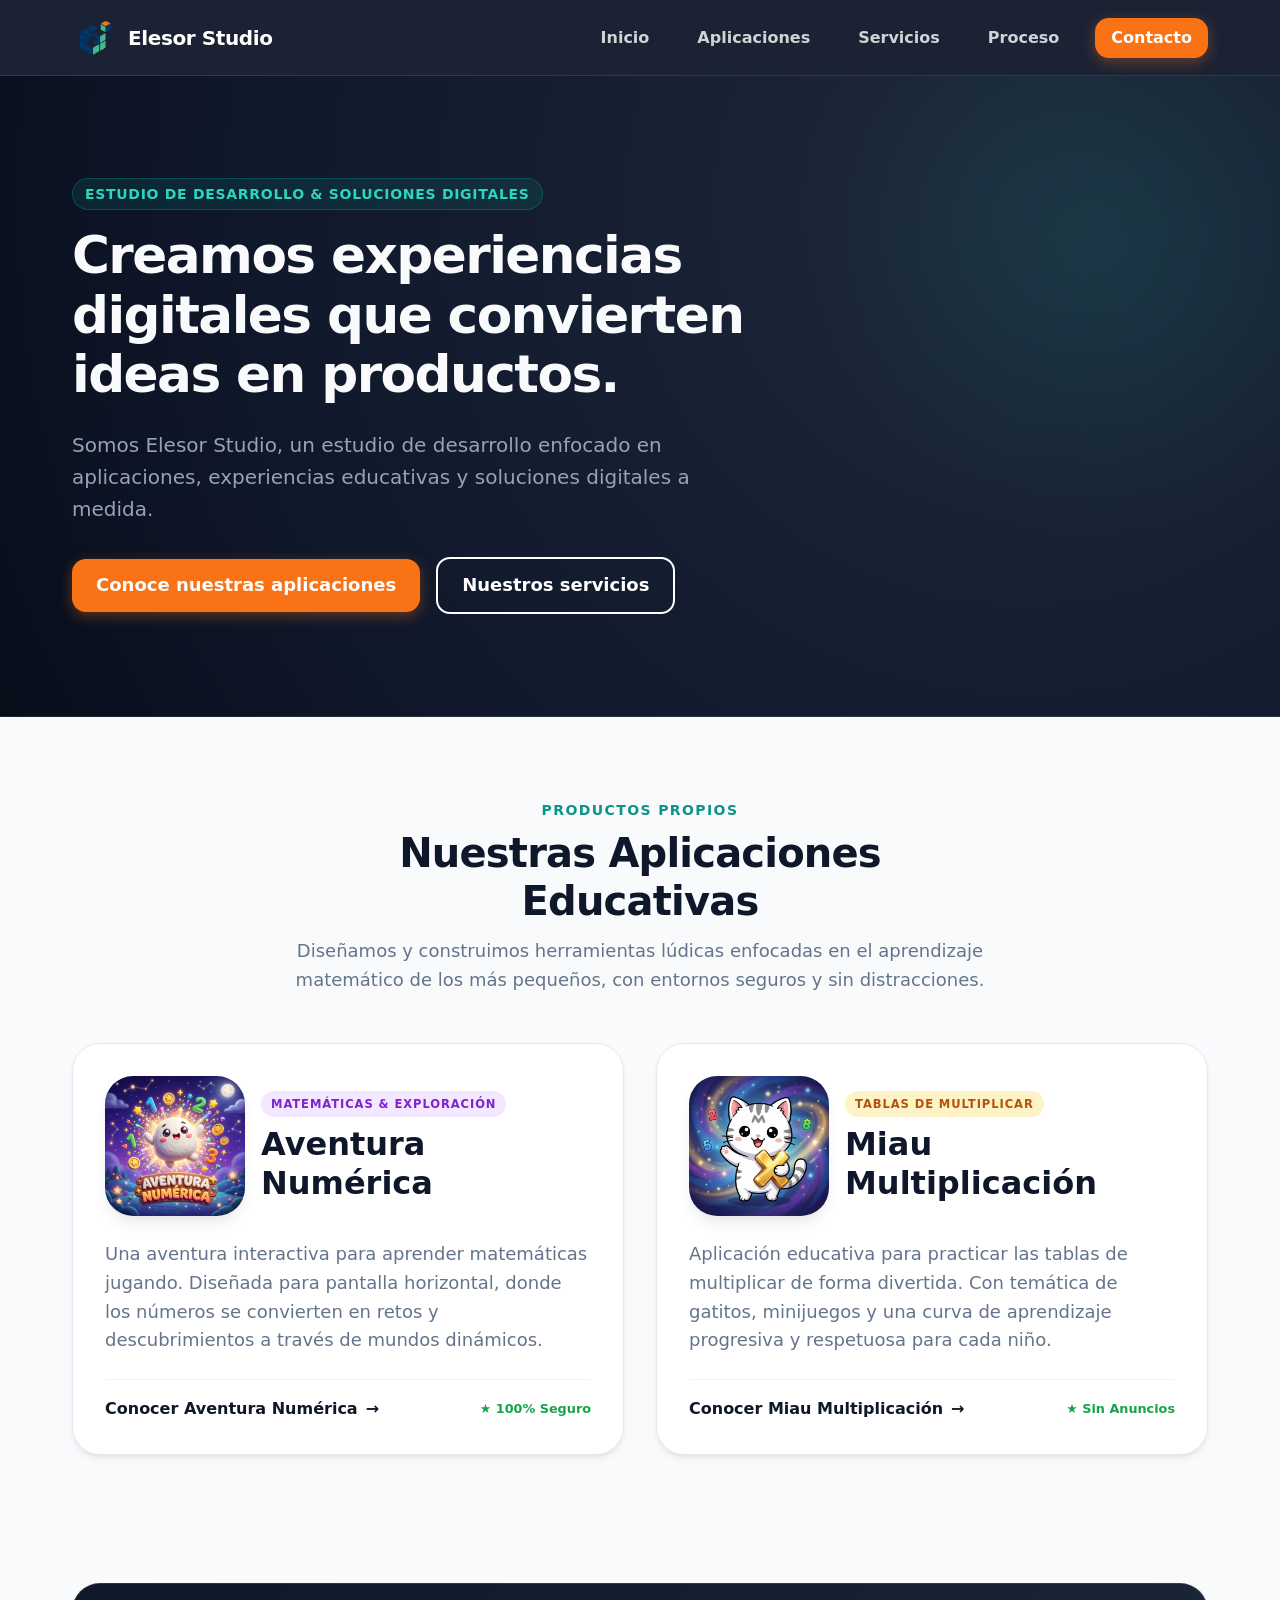
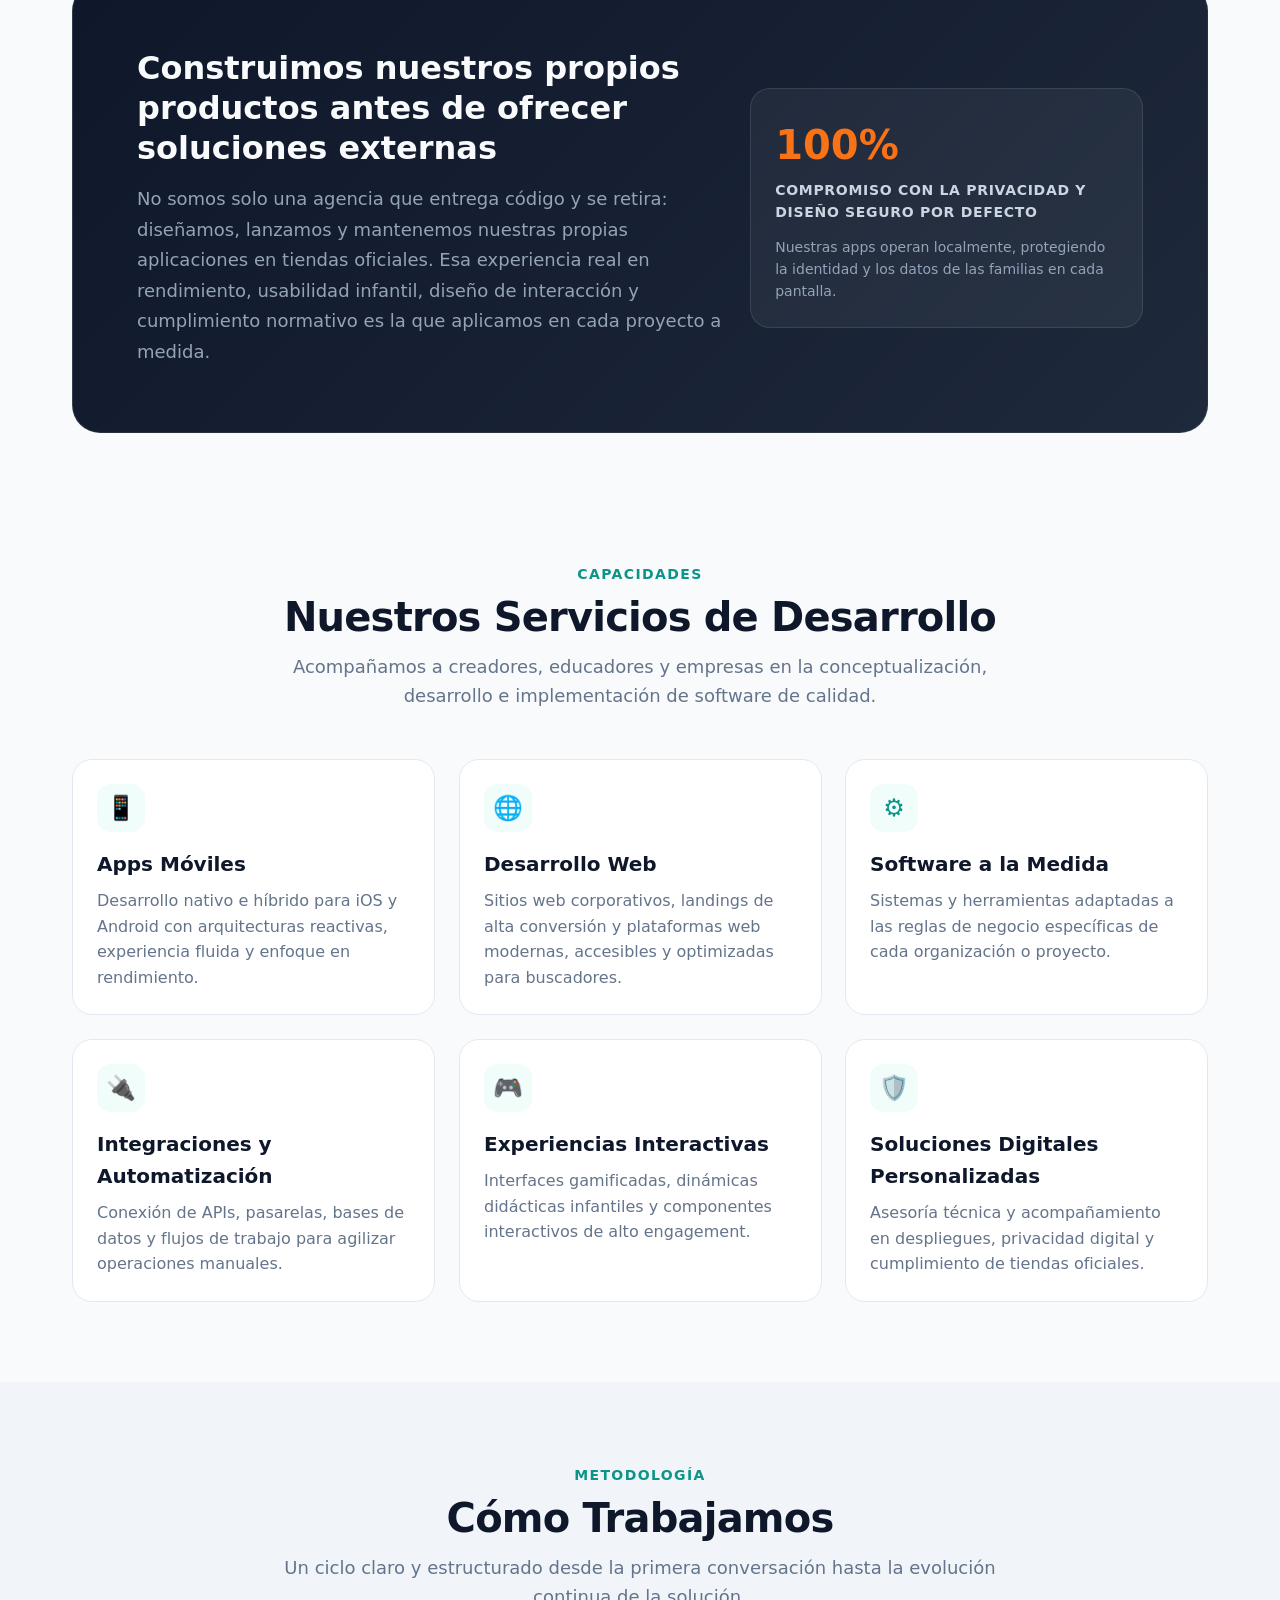
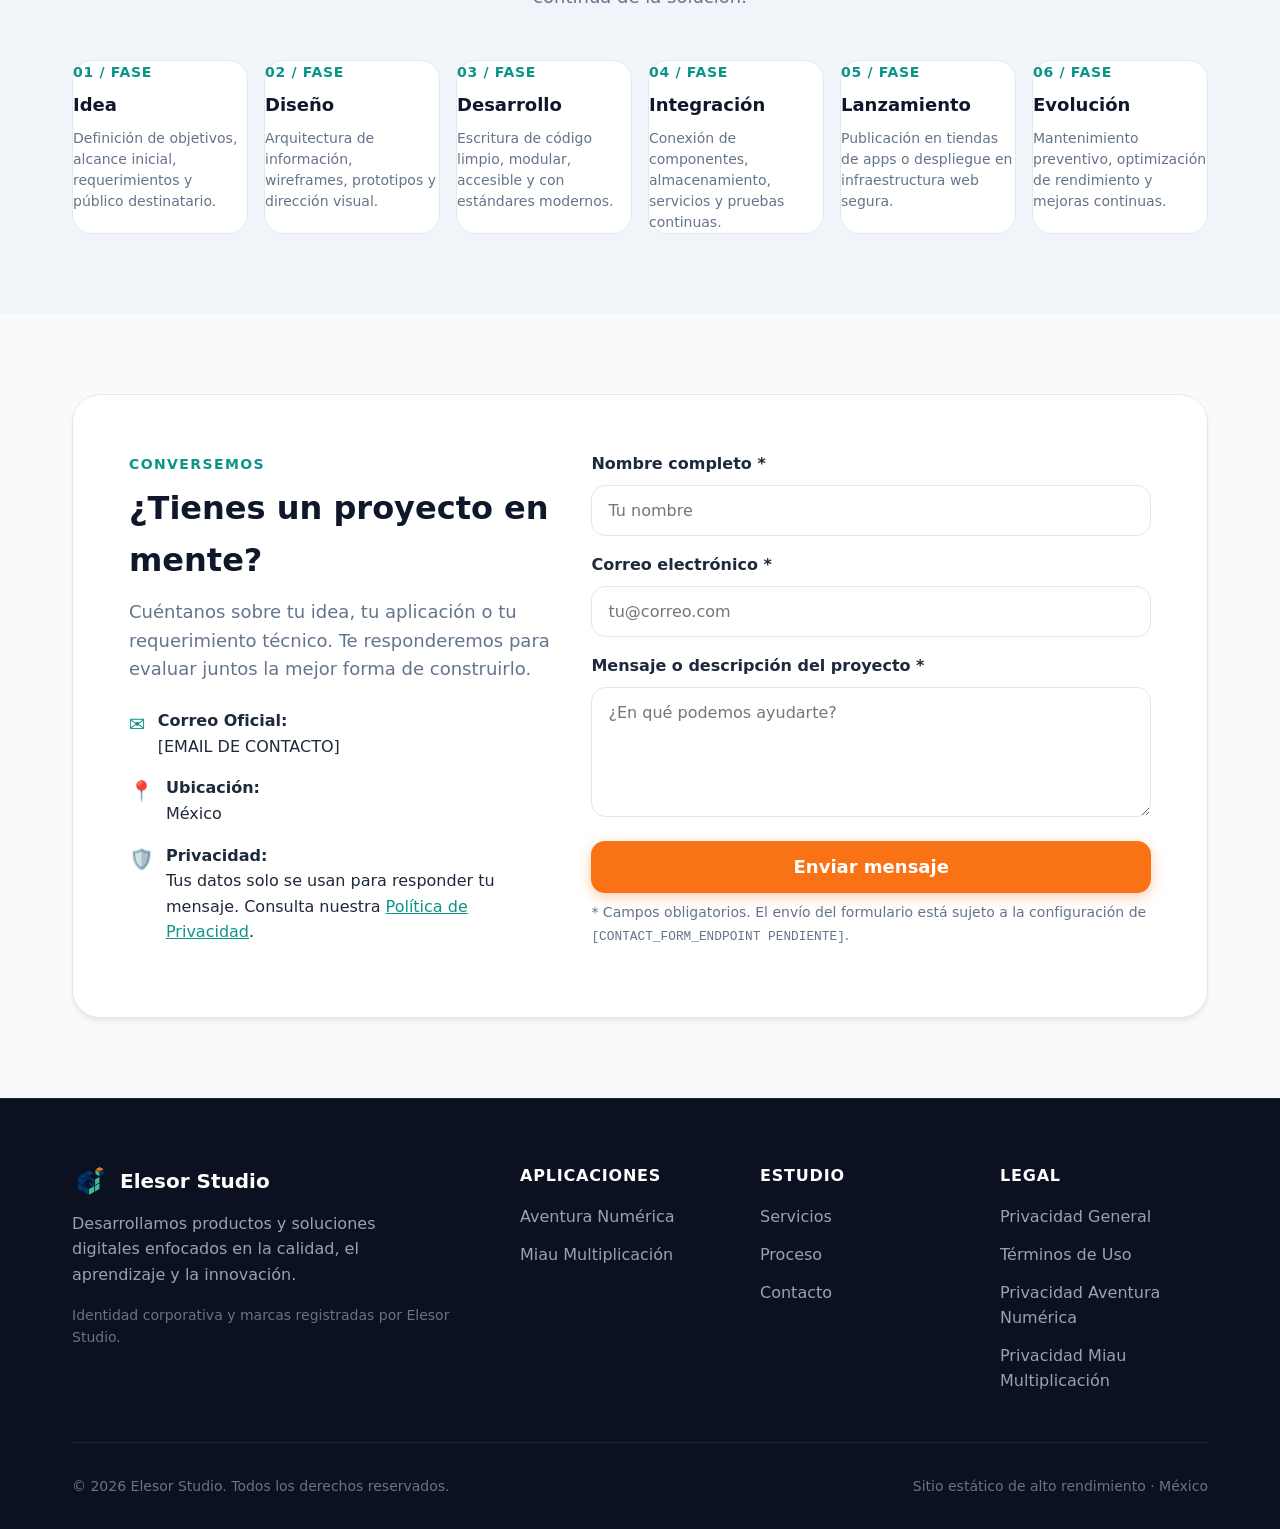
==== index.html @ 12789786 "Commit inicial" ====
<!DOCTYPE html>
<html lang="es">
<head>
  <meta charset="UTF-8">
  <meta name="viewport" content="width=device-width, initial-scale=1.0">
  <title>Elesor Studio | Desarrollo de Software y Experiencias Digitales</title>
  <meta name="description" content="Elesor Studio es un estudio de desarrollo enfocado en aplicaciones móviles, experiencias educativas interactivas y soluciones digitales a medida.">
  <link rel="canonical" href="https://elesorstudio.com/">
  
  <!-- Open Graph / Facebook -->
  <meta property="og:type" content="website">
  <meta property="og:url" content="https://elesorstudio.com/">
  <meta property="og:title" content="Elesor Studio | Desarrollo de Software y Experiencias Digitales">
  <meta property="og:description" content="Desarrollo de aplicaciones, experiencias educativas y soluciones de software de alto impacto. Creadores de Aventura Numérica y Miau Multiplicación.">
  <meta property="og:image" content="https://elesorstudio.com/assets/img/logo.png">

  <!-- Twitter Card -->
  <meta name="twitter:card" content="summary_large_image">
  <meta name="twitter:url" content="https://elesorstudio.com/">
  <meta name="twitter:title" content="Elesor Studio | Desarrollo de Software y Experiencias Digitales">
  <meta name="twitter:description" content="Desarrollo de aplicaciones, experiencias educativas y soluciones de software de alto impacto.">
  <meta name="twitter:image" content="https://elesorstudio.com/assets/img/logo.png">

  <!-- Favicon -->
  <link rel="icon" type="image/png" href="assets/img/logo.png">
  <link rel="apple-touch-icon" href="assets/img/logo.png">

  <!-- Estilos modulares -->
  <link rel="stylesheet" href="assets/css/base.css">
  <link rel="stylesheet" href="assets/css/elesor.css">

  <!-- Schema.org Datos Estructurados -->
  <script type="application/ld+json">
  {
    "@context": "https://schema.org",
    "@type": "Organization",
    "name": "Elesor Studio",
    "url": "https://elesorstudio.com",
    "logo": "https://elesorstudio.com/assets/img/logo.png",
    "description": "Estudio de desarrollo de software enfocado en aplicaciones móviles, experiencias educativas y soluciones digitales a medida."
  }
  </script>
</head>
<body>
  <!-- Enlace accesible de salto al contenido -->
  <a href="#contenido-principal" class="skip-link">Saltar al contenido principal</a>

  <!-- Header Institucional -->
  <header class="site-header">
    <div class="container nav-container">
      <a href="/" class="nav-brand" aria-label="Elesor Studio - Inicio">
        <img src="assets/img/logo.png" alt="Logo de Elesor Studio" class="nav-logo-img" width="44" height="44">
        <span>Elesor Studio</span>
      </a>

      <!-- Navegación Desktop -->
      <nav aria-label="Navegación principal">
        <ul class="nav-links">
          <li><a href="#inicio" class="nav-link">Inicio</a></li>
          <li><a href="#productos" class="nav-link">Aplicaciones</a></li>
          <li><a href="#servicios" class="nav-link">Servicios</a></li>
          <li><a href="#proceso" class="nav-link">Proceso</a></li>
          <li><a href="#contacto" class="btn btn-primary" style="min-height: 40px; padding: 6px 16px; font-size: var(--text-sm);">Contacto</a></li>
        </ul>
      </nav>

      <!-- Botón Menú Móvil -->
      <button class="nav-toggle" aria-expanded="false" aria-controls="menu-movil" aria-label="Abrir menú de navegación">
        <span class="nav-toggle-bar"></span>
        <span class="nav-toggle-bar"></span>
        <span class="nav-toggle-bar"></span>
      </button>
    </div>

    <!-- Menú Móvil Desplegable -->
    <div id="menu-movil" class="mobile-nav" aria-label="Navegación móvil">
      <ul class="mobile-nav-links">
        <li><a href="#inicio" class="mobile-nav-link">Inicio</a></li>
        <li><a href="#productos" class="mobile-nav-link">Aplicaciones</a></li>
        <li><a href="#servicios" class="mobile-nav-link">Servicios</a></li>
        <li><a href="#proceso" class="mobile-nav-link">Proceso</a></li>
        <li><a href="#contacto" class="mobile-nav-link" style="color: var(--color-brand-accent);">Contacto</a></li>
      </ul>
    </div>
  </header>

  <main id="contenido-principal">
    <!-- Hero Corporativo -->
    <section id="inicio" class="hero-corporate">
      <div class="container">
        <div class="hero-content reveal">
          <div class="hero-tag">Estudio de Desarrollo & Soluciones Digitales</div>
          <h1 class="hero-title">Creamos experiencias digitales que convierten ideas en productos.</h1>
          <p class="hero-subtitle">
            Somos Elesor Studio, un estudio de desarrollo enfocado en aplicaciones, experiencias educativas y soluciones digitales a medida.
          </p>
          <div class="hero-actions">
            <a href="#productos" class="btn btn-primary">Conoce nuestras aplicaciones</a>
            <a href="#servicios" class="btn btn-outline">Nuestros servicios</a>
          </div>
        </div>
      </div>
    </section>

    <!-- Sección Productos Propios (Prioridad Visual Máxima) -->
    <section id="productos" class="section-py" style="background-color: #F8FAFC;">
      <div class="container">
        <div class="section-header reveal">
          <span class="section-eyebrow">Productos Propios</span>
          <h2 class="section-title">Nuestras Aplicaciones Educativas</h2>
          <p class="section-subtitle">
            Diseñamos y construimos herramientas lúdicas enfocadas en el aprendizaje matemático de los más pequeños, con entornos seguros y sin distracciones.
          </p>
        </div>

        <div class="products-grid">
          <!-- Tarjeta Aventura Numérica -->
          <article class="product-card reveal">
            <div class="product-card-header">
              <img src="assets/img/aventura-numerica.png" alt="Icono oficial de la app Aventura Numérica" class="app-icon-real" width="120" height="120">
              <div>
                <span class="product-tag product-tag-aventura">Matemáticas & Exploración</span>
                <h3 class="product-name">Aventura Numérica</h3>
              </div>
            </div>
            <p class="product-desc">
              Una aventura interactiva para aprender matemáticas jugando. Diseñada para pantalla horizontal, donde los números se convierten en retos y descubrimientos a través de mundos dinámicos.
            </p>
            <div class="product-footer">
              <a href="aventura-numerica/" class="product-link-btn" aria-label="Conocer más sobre Aventura Numérica">
                <span>Conocer Aventura Numérica</span>
                <span aria-hidden="true">→</span>
              </a>
              <span style="font-size: 0.8rem; color: #16A34A; font-weight: 700;">★ 100% Seguro</span>
            </div>
          </article>

          <!-- Tarjeta Miau Multiplicación -->
          <article class="product-card reveal">
            <div class="product-card-header">
              <img src="assets/img/miautiplicacion.png" alt="Icono oficial de la app Miau Multiplicación" class="app-icon-real" width="120" height="120">
              <div>
                <span class="product-tag product-tag-miau">Tablas de Multiplicar</span>
                <h3 class="product-name">Miau Multiplicación</h3>
              </div>
            </div>
            <p class="product-desc">
              Aplicación educativa para practicar las tablas de multiplicar de forma divertida. Con temática de gatitos, minijuegos y una curva de aprendizaje progresiva y respetuosa para cada niño.
            </p>
            <div class="product-footer">
              <a href="miau-multiplicacion/" class="product-link-btn" aria-label="Conocer más sobre Miau Multiplicación">
                <span>Conocer Miau Multiplicación</span>
                <span aria-hidden="true">→</span>
              </a>
              <span style="font-size: 0.8rem; color: #16A34A; font-weight: 700;">★ Sin Anuncios</span>
            </div>
          </article>
        </div>
      </div>
    </section>

    <!-- Conexión Estudio - Apps: Construimos nuestros propios productos -->
    <section class="container reveal">
      <div class="manifesto-box">
        <div>
          <h2 class="manifesto-title">Construimos nuestros propios productos antes de ofrecer soluciones externas</h2>
          <p class="manifesto-text">
            No somos solo una agencia que entrega código y se retira: diseñamos, lanzamos y mantenemos nuestras propias aplicaciones en tiendas oficiales. Esa experiencia real en rendimiento, usabilidad infantil, diseño de interacción y cumplimiento normativo es la que aplicamos en cada proyecto a medida.
          </p>
        </div>
        <div class="manifesto-highlight">
          <div class="manifesto-stat-num">100%</div>
          <div class="manifesto-stat-label">Compromiso con la privacidad y diseño seguro por defecto</div>
          <p style="font-size: var(--text-xs); color: #94A3B8; margin-top: var(--space-3);">
            Nuestras apps operan localmente, protegiendo la identidad y los datos de las familias en cada pantalla.
          </p>
        </div>
      </div>
    </section>

    <!-- Sección Servicios (Tono honesto y profesional) -->
    <section id="servicios" class="section-py">
      <div class="container">
        <div class="section-header reveal">
          <span class="section-eyebrow">Capacidades</span>
          <h2 class="section-title">Nuestros Servicios de Desarrollo</h2>
          <p class="section-subtitle">
            Acompañamos a creadores, educadores y empresas en la conceptualización, desarrollo e implementación de software de calidad.
          </p>
        </div>

        <div class="services-grid">
          <div class="service-card reveal">
            <div class="service-icon-box" aria-hidden="true">📱</div>
            <h3 class="service-name">Apps Móviles</h3>
            <p class="service-desc">
              Desarrollo nativo e híbrido para iOS y Android con arquitecturas reactivas, experiencia fluida y enfoque en rendimiento.
            </p>
          </div>

          <div class="service-card reveal">
            <div class="service-icon-box" aria-hidden="true">🌐</div>
            <h3 class="service-name">Desarrollo Web</h3>
            <p class="service-desc">
              Sitios web corporativos, landings de alta conversión y plataformas web modernas, accesibles y optimizadas para buscadores.
            </p>
          </div>

          <div class="service-card reveal">
            <div class="service-icon-box" aria-hidden="true">⚙️</div>
            <h3 class="service-name">Software a la Medida</h3>
            <p class="service-desc">
              Sistemas y herramientas adaptadas a las reglas de negocio específicas de cada organización o proyecto.
            </p>
          </div>

          <div class="service-card reveal">
            <div class="service-icon-box" aria-hidden="true">🔌</div>
            <h3 class="service-name">Integraciones y Automatización</h3>
            <p class="service-desc">
              Conexión de APIs, pasarelas, bases de datos y flujos de trabajo para agilizar operaciones manuales.
            </p>
          </div>

          <div class="service-card reveal">
            <div class="service-icon-box" aria-hidden="true">🎮</div>
            <h3 class="service-name">Experiencias Interactivas</h3>
            <p class="service-desc">
              Interfaces gamificadas, dinámicas didácticas infantiles y componentes interactivos de alto engagement.
            </p>
          </div>

          <div class="service-card reveal">
            <div class="service-icon-box" aria-hidden="true">🛡️</div>
            <h3 class="service-name">Soluciones Digitales Personalizadas</h3>
            <p class="service-desc">
              Asesoría técnica y acompañamiento en despliegues, privacidad digital y cumplimiento de tiendas oficiales.
            </p>
          </div>
        </div>
      </div>
    </section>

    <!-- Sección Proceso de Trabajo -->
    <section id="proceso" class="section-py" style="background-color: #F1F5F9;">
      <div class="container">
        <div class="section-header reveal">
          <span class="section-eyebrow">Metodología</span>
          <h2 class="section-title">Cómo Trabajamos</h2>
          <p class="section-subtitle">
            Un ciclo claro y estructurado desde la primera conversación hasta la evolución continua de la solución.
          </p>
        </div>

        <div class="process-grid">
          <div class="process-step-card reveal">
            <div class="process-step-num">01 / FASE</div>
            <h3 class="process-step-name">Idea</h3>
            <p class="process-step-desc">Definición de objetivos, alcance inicial, requerimientos y público destinatario.</p>
          </div>

          <div class="process-step-card reveal">
            <div class="process-step-num">02 / FASE</div>
            <h3 class="process-step-name">Diseño</h3>
            <p class="process-step-desc">Arquitectura de información, wireframes, prototipos y dirección visual.</p>
          </div>

          <div class="process-step-card reveal">
            <div class="process-step-num">03 / FASE</div>
            <h3 class="process-step-name">Desarrollo</h3>
            <p class="process-step-desc">Escritura de código limpio, modular, accesible y con estándares modernos.</p>
          </div>

          <div class="process-step-card reveal">
            <div class="process-step-num">04 / FASE</div>
            <h3 class="process-step-name">Integración</h3>
            <p class="process-step-desc">Conexión de componentes, almacenamiento, servicios y pruebas continuas.</p>
          </div>

          <div class="process-step-card reveal">
            <div class="process-step-num">05 / FASE</div>
            <h3 class="process-step-name">Lanzamiento</h3>
            <p class="process-step-desc">Publicación en tiendas de apps o despliegue en infraestructura web segura.</p>
          </div>

          <div class="process-step-card reveal">
            <div class="process-step-num">06 / FASE</div>
            <h3 class="process-step-name">Evolución</h3>
            <p class="process-step-desc">Mantenimiento preventivo, optimización de rendimiento y mejoras continuas.</p>
          </div>
        </div>
      </div>
    </section>

    <!-- Sección Contacto -->
    <section id="contacto" class="section-py">
      <div class="container">
        <div class="contact-wrapper reveal">
          <div>
            <span class="section-eyebrow">Conversemos</span>
            <h2 class="contact-info-title">¿Tienes un proyecto en mente?</h2>
            <p class="contact-info-text">
              Cuéntanos sobre tu idea, tu aplicación o tu requerimiento técnico. Te responderemos para evaluar juntos la mejor forma de construirlo.
            </p>

            <div class="contact-meta-item">
              <span class="contact-meta-icon" aria-hidden="true">✉️</span>
              <div>
                <strong>Correo Oficial:</strong><br>
                <span data-config="CONTACT_EMAIL">[EMAIL DE CONTACTO]</span>
              </div>
            </div>

            <div class="contact-meta-item">
              <span class="contact-meta-icon" aria-hidden="true">📍</span>
              <div>
                <strong>Ubicación:</strong><br>
                <span>México</span>
              </div>
            </div>

            <div class="contact-meta-item">
              <span class="contact-meta-icon" aria-hidden="true">🛡️</span>
              <div>
                <strong>Privacidad:</strong><br>
                <span>Tus datos solo se usan para responder tu mensaje. Consulta nuestra <a href="privacidad.html" style="color: var(--color-brand-secondary); text-decoration: underline;">Política de Privacidad</a>.</span>
              </div>
            </div>
          </div>

          <div>
            <form id="contact-form" novalidate>
              <!-- Campo Honeypot anti-spam -->
              <div class="honeypot-field" aria-hidden="true">
                <label for="form-honey">Si eres humano, deja este campo vacío:</label>
                <input type="text" id="form-honey" name="_honey" tabindex="-1" autocomplete="off">
              </div>

              <div class="form-group">
                <label for="contact-name" class="form-label">Nombre completo *</label>
                <input type="text" id="contact-name" name="name" class="form-control" placeholder="Tu nombre" required>
              </div>

              <div class="form-group">
                <label for="contact-email" class="form-label">Correo electrónico *</label>
                <input type="email" id="contact-email" name="email" class="form-control" placeholder="tu@correo.com" required>
              </div>

              <div class="form-group">
                <label for="contact-message" class="form-label">Mensaje o descripción del proyecto *</label>
                <textarea id="contact-message" name="message" class="form-control" placeholder="¿En qué podemos ayudarte?" required></textarea>
              </div>

              <p id="form-status" style="display: none; margin-bottom: var(--space-4);"></p>

              <button type="submit" class="btn btn-primary" style="width: 100%;">Enviar mensaje</button>
              <p class="form-notice">
                * Campos obligatorios. El envío del formulario está sujeto a la configuración de <code style="font-size: 0.8rem;">[CONTACT_FORM_ENDPOINT PENDIENTE]</code>.
              </p>
            </form>
          </div>
        </div>
      </div>
    </section>
  </main>

  <!-- Footer Institucional -->
  <footer class="site-footer">
    <div class="container">
      <div class="footer-grid">
        <div>
          <div class="footer-brand-title">
            <img src="assets/img/logo.png" alt="Logo de Elesor Studio" width="36" height="36" style="border-radius: var(--radius-sm); object-fit: contain;">
            <span>Elesor Studio</span>
          </div>
          <p class="footer-tagline">
            Desarrollamos productos y soluciones digitales enfocados en la calidad, el aprendizaje y la innovación.
          </p>
          <p style="font-size: var(--text-xs); color: #64748B;">
            Identidad corporativa y marcas registradas por Elesor Studio.
          </p>
        </div>

        <div>
          <h4 class="footer-column-title">Aplicaciones</h4>
          <ul class="footer-links">
            <li><a href="aventura-numerica/" class="footer-link">Aventura Numérica</a></li>
            <li><a href="miau-multiplicacion/" class="footer-link">Miau Multiplicación</a></li>
          </ul>
        </div>

        <div>
          <h4 class="footer-column-title">Estudio</h4>
          <ul class="footer-links">
            <li><a href="#servicios" class="footer-link">Servicios</a></li>
            <li><a href="#proceso" class="footer-link">Proceso</a></li>
            <li><a href="#contacto" class="footer-link">Contacto</a></li>
          </ul>
        </div>

        <div>
          <h4 class="footer-column-title">Legal</h4>
          <ul class="footer-links">
            <li><a href="privacidad.html" class="footer-link">Privacidad General</a></li>
            <li><a href="terminos.html" class="footer-link">Términos de Uso</a></li>
            <li><a href="aventura-numerica/privacidad.html" class="footer-link">Privacidad Aventura Numérica</a></li>
            <li><a href="miau-multiplicacion/privacidad.html" class="footer-link">Privacidad Miau Multiplicación</a></li>
          </ul>
        </div>
      </div>

      <div class="footer-bottom">
        <div>
          © <span data-year>2026</span> Elesor Studio. Todos los derechos reservados.
        </div>
        <div>
          Sitio estático de alto rendimiento · México
        </div>
      </div>
    </div>
  </footer>

  <!-- Scripts modulares -->
  <script src="assets/js/config.js"></script>
  <script src="assets/js/main.js"></script>
  <script src="assets/js/elesor.js"></script>
</body>
</html>
---- assets/css/base.css ----
/**
 * Elesor Studio — Base CSS
 * Reset moderno, variables de diseño, tipografía, componentes compartidos y accesibilidad WCAG 2.1 AA.
 */

:root {
  /* Paleta Corporativa Elesor Studio */
  --color-brand-primary: #0F172A;     /* Azul pizarra oscuro profundo */
  --color-brand-secondary: #0D9488;   /* Verde azulado / Teal tecnológico */
  --color-brand-accent: #F97316;      /* Naranja vibrante de contraste */
  --color-brand-accent-hover: #EA580C;
  --color-brand-light: #F8FAFC;       /* Fondo claro */
  --color-brand-surface: #FFFFFF;     /* Superficie tarjetas */
  --color-brand-border: #E2E8F0;      /* Bordes sutiles */
  --color-brand-text: #1E293B;        /* Texto principal (alto contraste 12.5:1) */
  --color-brand-text-muted: #64748B;  /* Texto secundario (contraste 4.8:1) */

  /* Tipografía fluida */
  --font-sans: system-ui, -apple-system, BlinkMacSystemFont, "Segoe UI", Roboto, "Helvetica Neue", Arial, sans-serif;
  --font-mono: ui-monospace, SFMono-Regular, Menlo, Monaco, Consolas, monospace;
  
  --text-xs: clamp(0.75rem, 0.7rem + 0.25vw, 0.875rem);
  --text-sm: clamp(0.875rem, 0.8rem + 0.35vw, 1rem);
  --text-base: clamp(1rem, 0.95rem + 0.25vw, 1.125rem);
  --text-lg: clamp(1.125rem, 1.05rem + 0.4vw, 1.25rem);
  --text-xl: clamp(1.25rem, 1.15rem + 0.6vw, 1.5rem);
  --text-2xl: clamp(1.5rem, 1.35rem + 0.9vw, 2rem);
  --text-3xl: clamp(1.875rem, 1.65rem + 1.2vw, 2.5rem);
  --text-4xl: clamp(2.25rem, 1.95rem + 1.6vw, 3.25rem);

  /* Espaciado */
  --space-1: 0.25rem;
  --space-2: 0.5rem;
  --space-3: 0.75rem;
  --space-4: 1rem;
  --space-6: 1.5rem;
  --space-8: 2rem;
  --space-12: 3rem;
  --space-16: 4rem;
  --space-20: 5rem;
  --space-24: 6rem;

  /* Elevaciones & Bordes */
  --radius-sm: 8px;
  --radius-md: 14px;
  --radius-lg: 20px;
  --radius-xl: 28px;
  --radius-full: 9999px;

  --shadow-sm: 0 1px 2px 0 rgba(0, 0, 0, 0.05);
  --shadow-md: 0 4px 6px -1px rgba(0, 0, 0, 0.08), 0 2px 4px -2px rgba(0, 0, 0, 0.05);
  --shadow-lg: 0 10px 15px -3px rgba(0, 0, 0, 0.08), 0 4px 6px -4px rgba(0, 0, 0, 0.05);
  --shadow-xl: 0 20px 25px -5px rgba(0, 0, 0, 0.1), 0 8px 10px -6px rgba(0, 0, 0, 0.06);

  /* Transiciones */
  --transition-fast: 150ms cubic-bezier(0.4, 0, 0.2, 1);
  --transition-base: 250ms cubic-bezier(0.4, 0, 0.2, 1);
  --transition-bounce: 350ms cubic-bezier(0.34, 1.56, 0.64, 1);

  /* Layout */
  --container-max: 1200px;
  --header-height: 76px;
}

/* Reset Moderno */
*, *::before, *::after {
  box-sizing: border-box;
  margin: 0;
  padding: 0;
}

html {
  font-family: var(--font-sans);
  font-size: 16px;
  line-height: 1.6;
  color: var(--color-brand-text);
  background-color: var(--color-brand-light);
  scroll-behavior: smooth;
  -webkit-text-size-adjust: 100%;
}

body {
  min-height: 100vh;
  display: flex;
  flex-direction: column;
  overflow-x: hidden;
}

img, svg, picture, video {
  display: block;
  max-width: 100%;
}

input, button, textarea, select {
  font: inherit;
  color: inherit;
}

button {
  cursor: pointer;
  border: none;
  background: transparent;
}

a {
  color: inherit;
  text-decoration: none;
  transition: color var(--transition-fast);
}

/* Enfoque accesible */
:focus-visible {
  outline: 3px solid var(--color-brand-accent);
  outline-offset: 3px;
  border-radius: var(--radius-sm);
}

/* Skip to content link (WCAG 2.4.1) */
.skip-link {
  position: absolute;
  top: -100px;
  left: var(--space-4);
  background: var(--color-brand-accent);
  color: #FFFFFF;
  padding: var(--space-3) var(--space-6);
  font-weight: 700;
  border-radius: var(--radius-md);
  z-index: 9999;
  transition: top var(--transition-fast);
}

.skip-link:focus {
  top: var(--space-4);
}

/* Accesibilidad lectores de pantalla */
.sr-only {
  position: absolute;
  width: 1px;
  height: 1px;
  padding: 0;
  margin: -1px;
  overflow: hidden;
  clip: rect(0, 0, 0, 0);
  white-space: nowrap;
  border: 0;
}

/* Contenedor principal */
.container {
  width: 100%;
  max-width: var(--container-max);
  margin-inline: auto;
  padding-inline: var(--space-4);
}

@media (min-width: 768px) {
  .container {
    padding-inline: var(--space-8);
  }
}

/* ==========================================================================
   HEADER Y NAVEGACIÓN COMPARTIDA
   ========================================================================== */
.site-header {
  position: sticky;
  top: 0;
  left: 0;
  right: 0;
  height: var(--header-height);
  background: rgba(15, 23, 42, 0.95);
  backdrop-filter: blur(12px);
  -webkit-backdrop-filter: blur(12px);
  border-bottom: 1px solid rgba(255, 255, 255, 0.1);
  z-index: 1000;
  color: #FFFFFF;
  display: flex;
  align-items: center;
}

.nav-container {
  display: flex;
  align-items: center;
  justify-content: space-between;
  width: 100%;
}

.nav-brand {
  display: flex;
  align-items: center;
  gap: var(--space-3);
  font-weight: 800;
  font-size: var(--text-lg);
  letter-spacing: -0.02em;
  color: #FFFFFF;
}

.nav-logo-img {
  width: 44px;
  height: 44px;
  object-fit: contain;
  border-radius: var(--radius-sm);
}

.nav-links {
  display: none;
  list-style: none;
  align-items: center;
  gap: var(--space-6);
}

.nav-link {
  font-size: var(--text-sm);
  font-weight: 600;
  color: rgba(255, 255, 255, 0.8);
  padding: var(--space-2) var(--space-3);
  border-radius: var(--radius-sm);
  transition: color var(--transition-fast), background-color var(--transition-fast);
}

.nav-link:hover, .nav-link.active {
  color: #FFFFFF;
  background-color: rgba(255, 255, 255, 0.08);
}

/* Botón menú móvil (hamburguesa) */
.nav-toggle {
  display: flex;
  flex-direction: column;
  justify-content: center;
  align-items: center;
  gap: 5px;
  width: 44px;
  height: 44px;
  border-radius: var(--radius-sm);
  background: rgba(255, 255, 255, 0.08);
  color: #FFFFFF;
  z-index: 1002;
}

.nav-toggle-bar {
  width: 22px;
  height: 2px;
  background-color: #FFFFFF;
  border-radius: 2px;
  transition: transform var(--transition-fast), opacity var(--transition-fast);
}

.nav-toggle[aria-expanded="true"] .nav-toggle-bar:nth-child(1) {
  transform: translateY(7px) rotate(45deg);
}

.nav-toggle[aria-expanded="true"] .nav-toggle-bar:nth-child(2) {
  opacity: 0;
}

.nav-toggle[aria-expanded="true"] .nav-toggle-bar:nth-child(3) {
  transform: translateY(-7px) rotate(-45deg);
}

/* Menú móvil desplegable */
.mobile-nav {
  display: none;
  position: fixed;
  top: var(--header-height);
  left: 0;
  right: 0;
  bottom: 0;
  background: rgba(15, 23, 42, 0.98);
  padding: var(--space-6) var(--space-4);
  z-index: 1001;
  overflow-y: auto;
}

.mobile-nav.is-open {
  display: block;
}

.mobile-nav-links {
  list-style: none;
  display: flex;
  flex-direction: column;
  gap: var(--space-4);
}

.mobile-nav-link {
  display: block;
  font-size: var(--text-lg);
  font-weight: 700;
  padding: var(--space-3) var(--space-4);
  color: #FFFFFF;
  border-radius: var(--radius-md);
  border-bottom: 1px solid rgba(255, 255, 255, 0.05);
}

.mobile-nav-link:hover {
  background: rgba(255, 255, 255, 0.1);
  color: var(--color-brand-accent);
}

@media (min-width: 900px) {
  .nav-links {
    display: flex;
  }
  .nav-toggle {
    display: none;
  }
}

/* ==========================================================================
   BOTONES COMPARTIDOS (Mínimo 44px de área táctil)
   ========================================================================== */
.btn {
  display: inline-flex;
  align-items: center;
  justify-content: center;
  gap: var(--space-2);
  min-height: 48px;
  padding: var(--space-3) var(--space-6);
  font-weight: 700;
  font-size: var(--text-base);
  border-radius: var(--radius-md);
  text-align: center;
  transition: transform var(--transition-fast), box-shadow var(--transition-fast), background-color var(--transition-fast);
  text-decoration: none;
}

.btn:active {
  transform: scale(0.98);
}

.btn-primary {
  background-color: var(--color-brand-accent);
  color: #FFFFFF;
  box-shadow: 0 4px 14px rgba(249, 115, 22, 0.35);
}

.btn-primary:hover {
  background-color: var(--color-brand-accent-hover);
  box-shadow: 0 6px 20px rgba(249, 115, 22, 0.45);
}

.btn-secondary {
  background-color: var(--color-brand-primary);
  color: #FFFFFF;
  box-shadow: 0 4px 14px rgba(15, 23, 42, 0.2);
}

.btn-secondary:hover {
  background-color: #1E293B;
}

.btn-outline {
  border: 2px solid currentColor;
  background-color: transparent;
  color: inherit;
}

.btn-outline:hover {
  background-color: rgba(255, 255, 255, 0.1);
}

/* Botón Google Play Badge Placeholder */
.play-badge-placeholder {
  display: inline-flex;
  align-items: center;
  gap: var(--space-3);
  min-height: 56px;
  padding: var(--space-2) var(--space-5);
  background: #000000;
  color: #FFFFFF;
  border: 1px solid #334155;
  border-radius: var(--radius-md);
  box-shadow: var(--shadow-md);
  transition: transform var(--transition-fast), border-color var(--transition-fast);
}

.play-badge-placeholder:hover {
  border-color: #94A3B8;
  transform: translateY(-2px);
}

.play-badge-icon {
  width: 28px;
  height: 28px;
  flex-shrink: 0;
}

.play-badge-text {
  display: flex;
  flex-direction: column;
  text-align: left;
}

.play-badge-sub {
  font-size: 0.7rem;
  text-transform: uppercase;
  letter-spacing: 0.05em;
  color: #94A3B8;
  line-height: 1.1;
}

.play-badge-title {
  font-size: 1.05rem;
  font-weight: 800;
  line-height: 1.2;
}

.play-badge-status {
  font-size: 0.68rem;
  color: #FBBF24;
  margin-top: 2px;
  font-weight: 600;
}

/* ==========================================================================
   CONTENEDOR 16:9 OBLIGATORIO PARA SCREENSHOTS
   ========================================================================== */
.media-16-9 {
  width: 100%;
  aspect-ratio: 16 / 9;
  border-radius: var(--radius-lg);
  overflow: hidden;
  background-color: #0F172A;
  box-shadow: var(--shadow-xl);
  border: 1px solid rgba(255, 255, 255, 0.1);
  position: relative;
}

.media-16-9 img, .media-16-9 svg {
  width: 100%;
  height: 100%;
  object-fit: cover;
  display: block;
}

/* ==========================================================================
   IMÁGENES REALES (No deformadas, object-fit contain, sombra sutil)
   ========================================================================== */
.app-icon-real {
  width: 120px;
  height: 120px;
  border-radius: var(--radius-xl);
  object-fit: contain;
  box-shadow: var(--shadow-lg);
  background: #FFFFFF;
  flex-shrink: 0;
}

@media (min-width: 768px) {
  .app-icon-real {
    width: 140px;
    height: 140px;
  }
}

/* ==========================================================================
   TARJETAS COMPARTIDAS
   ========================================================================== */
.card {
  background: var(--color-brand-surface);
  border: 1px solid var(--color-brand-border);
  border-radius: var(--radius-lg);
  padding: var(--space-6);
  box-shadow: var(--shadow-sm);
  transition: transform var(--transition-base), box-shadow var(--transition-base), border-color var(--transition-base);
}

.card:hover {
  transform: translateY(-4px);
  box-shadow: var(--shadow-lg);
  border-color: #CBD5E1;
}

/* ==========================================================================
   SECCIONES Y LAYOUT COMÚN
   ========================================================================== */
.section-py {
  padding-block: var(--space-12);
}

@media (min-width: 768px) {
  .section-py {
    padding-block: var(--space-20);
  }
}

.section-header {
  text-align: center;
  max-width: 720px;
  margin-inline: auto;
  margin-bottom: var(--space-12);
}

.section-eyebrow {
  display: inline-block;
  font-size: var(--text-xs);
  font-weight: 800;
  text-transform: uppercase;
  letter-spacing: 0.1em;
  color: var(--color-brand-secondary);
  margin-bottom: var(--space-2);
}

.section-title {
  font-size: var(--text-3xl);
  font-weight: 800;
  line-height: 1.2;
  letter-spacing: -0.02em;
  color: var(--color-brand-primary);
  margin-bottom: var(--space-3);
}

.section-subtitle {
  font-size: var(--text-base);
  color: var(--color-brand-text-muted);
}

/* ==========================================================================
   ALERTAS Y CALLOUTS DE SEGURIDAD / CONFIANZA
   ========================================================================== */
.trust-banner {
  background: #F0FDF4;
  border: 1px solid #BBF7D0;
  border-radius: var(--radius-lg);
  padding: var(--space-6);
  display: grid;
  grid-template-columns: repeat(auto-fit, minmax(220px, 1fr));
  gap: var(--space-4);
  margin-block: var(--space-8);
}

.trust-item {
  display: flex;
  align-items: flex-start;
  gap: var(--space-3);
}

.trust-icon {
  font-size: 1.5rem;
  line-height: 1;
}

.trust-title {
  font-size: var(--text-sm);
  font-weight: 700;
  color: #166534;
}

.trust-desc {
  font-size: var(--text-xs);
  color: #15803D;
  margin-top: 2px;
}

/* ==========================================================================
   FORMULARIO DE CONTACTO
   ========================================================================== */
.form-group {
  margin-bottom: var(--space-4);
  text-align: left;
}

.form-label {
  display: block;
  font-size: var(--text-sm);
  font-weight: 600;
  color: var(--color-brand-text);
  margin-bottom: var(--space-2);
}

.form-control {
  width: 100%;
  min-height: 48px;
  padding: var(--space-3) var(--space-4);
  border: 1px solid var(--color-brand-border);
  border-radius: var(--radius-md);
  background-color: #FFFFFF;
  color: var(--color-brand-text);
  transition: border-color var(--transition-fast), box-shadow var(--transition-fast);
}

textarea.form-control {
  min-height: 130px;
  resize: vertical;
}

.form-control:focus {
  border-color: var(--color-brand-secondary);
  outline: none;
  box-shadow: 0 0 0 3px rgba(13, 148, 136, 0.15);
}

.form-notice {
  font-size: var(--text-xs);
  color: var(--color-brand-text-muted);
  margin-top: var(--space-2);
}

/* Campo Honeypot anti-spam (oculto a humanos, accesible a bots) */
.honeypot-field {
  position: absolute;
  left: -9999px;
  top: auto;
  width: 1px;
  height: 1px;
  overflow: hidden;
}

/* ==========================================================================
   FOOTER COMPARTIDO
   ========================================================================== */
.site-footer {
  background-color: #0B1120;
  color: #94A3B8;
  padding-top: var(--space-16);
  padding-bottom: var(--space-8);
  border-top: 1px solid rgba(255, 255, 255, 0.08);
  margin-top: auto;
}

.footer-grid {
  display: grid;
  grid-template-columns: 1fr;
  gap: var(--space-8);
  margin-bottom: var(--space-12);
}

@media (min-width: 640px) {
  .footer-grid {
    grid-template-columns: repeat(2, 1fr);
  }
}

@media (min-width: 1024px) {
  .footer-grid {
    grid-template-columns: 2fr 1fr 1fr 1fr;
  }
}

.footer-brand-title {
  display: flex;
  align-items: center;
  gap: var(--space-3);
  font-size: var(--text-lg);
  font-weight: 800;
  color: #FFFFFF;
  margin-bottom: var(--space-3);
}

.footer-tagline {
  font-size: var(--text-sm);
  line-height: 1.6;
  max-width: 320px;
  margin-bottom: var(--space-4);
}

.footer-column-title {
  font-size: var(--text-sm);
  font-weight: 700;
  color: #FFFFFF;
  text-transform: uppercase;
  letter-spacing: 0.05em;
  margin-bottom: var(--space-4);
}

.footer-links {
  list-style: none;
  display: flex;
  flex-direction: column;
  gap: var(--space-3);
}

.footer-link {
  font-size: var(--text-sm);
  color: #94A3B8;
  transition: color var(--transition-fast);
}

.footer-link:hover {
  color: #FFFFFF;
}

.footer-bottom {
  padding-top: var(--space-8);
  border-top: 1px solid rgba(255, 255, 255, 0.08);
  display: flex;
  flex-direction: column;
  gap: var(--space-4);
  font-size: var(--text-xs);
  color: #64748B;
  align-items: center;
  text-align: center;
}

@media (min-width: 768px) {
  .footer-bottom {
    flex-direction: row;
    justify-content: space-between;
    text-align: left;
  }
}

/* ==========================================================================
   ANIMACIONES REVEAL ON SCROLL
   ========================================================================== */
.reveal {
  opacity: 0;
  transform: translateY(24px);
  transition: opacity 0.6s cubic-bezier(0.16, 1, 0.3, 1), transform 0.6s cubic-bezier(0.16, 1, 0.3, 1);
  will-change: opacity, transform;
}

.reveal.is-revealed {
  opacity: 1;
  transform: translateY(0);
}

/* Soporte prefers-reduced-motion (WCAG 2.3.3) */
@media (prefers-reduced-motion: reduce) {
  html {
    scroll-behavior: auto;
  }
  *, *::before, *::after {
    animation-duration: 0.01ms !important;
    animation-iteration-count: 1 !important;
    transition-duration: 0.01ms !important;
  }
  .reveal {
    opacity: 1 !important;
    transform: none !important;
  }
}
---- assets/css/elesor.css ----
/**
 * Elesor Studio — Estilos Específicos de la Landing Corporativa
 * Enfoque tecnológico, profesional, moderno y minimalista.
 */

/* Hero Corporativo */
.hero-corporate {
  position: relative;
  background: radial-gradient(circle at 80% 20%, #1E293B 0%, #0F172A 70%, #080D1A 100%);
  color: #FFFFFF;
  padding-block: clamp(3.5rem, 8vw, 7rem);
  border-bottom: 1px solid rgba(255, 255, 255, 0.08);
  overflow: hidden;
}

.hero-corporate::before {
  content: "";
  position: absolute;
  top: -20%;
  right: -10%;
  width: 600px;
  height: 600px;
  background: radial-gradient(circle, rgba(13, 148, 136, 0.15) 0%, transparent 70%);
  border-radius: 50%;
  pointer-events: none;
}

.hero-content {
  max-width: 820px;
}

.hero-tag {
  display: inline-flex;
  align-items: center;
  gap: var(--space-2);
  padding: var(--space-1) var(--space-3);
  background: rgba(13, 148, 136, 0.15);
  border: 1px solid rgba(13, 148, 136, 0.35);
  border-radius: var(--radius-full);
  color: #2DD4BF;
  font-size: var(--text-xs);
  font-weight: 700;
  text-transform: uppercase;
  letter-spacing: 0.05em;
  margin-bottom: var(--space-4);
}

.hero-title {
  font-size: var(--text-4xl);
  font-weight: 900;
  line-height: 1.15;
  letter-spacing: -0.03em;
  margin-bottom: var(--space-6);
  color: #F8FAFC;
}

.hero-subtitle {
  font-size: var(--text-lg);
  line-height: 1.6;
  color: #94A3B8;
  margin-bottom: var(--space-8);
  max-width: 680px;
}

.hero-actions {
  display: flex;
  flex-wrap: wrap;
  gap: var(--space-4);
  align-items: center;
}

/* Sección Productos Destacados (Máxima prioridad visual) */
.products-grid {
  display: grid;
  grid-template-columns: 1fr;
  gap: var(--space-8);
}

@media (min-width: 840px) {
  .products-grid {
    grid-template-columns: repeat(2, 1fr);
  }
}

.product-card {
  display: flex;
  flex-direction: column;
  background: #FFFFFF;
  border: 1px solid #E2E8F0;
  border-radius: var(--radius-xl);
  padding: var(--space-8);
  box-shadow: var(--shadow-md);
  transition: transform var(--transition-base), box-shadow var(--transition-base), border-color var(--transition-base);
  position: relative;
  overflow: hidden;
}

.product-card:hover {
  transform: translateY(-6px);
  box-shadow: 0 20px 30px -10px rgba(15, 23, 42, 0.15);
  border-color: #CBD5E1;
}

.product-card-header {
  display: flex;
  align-items: center;
  gap: var(--space-4);
  margin-bottom: var(--space-6);
}

.product-tag {
  display: inline-block;
  font-size: 0.72rem;
  font-weight: 700;
  text-transform: uppercase;
  letter-spacing: 0.08em;
  padding: 4px 10px;
  border-radius: var(--radius-full);
  margin-bottom: var(--space-2);
}

.product-tag-aventura {
  background: #F3E8FF;
  color: #7E22CE;
}

.product-tag-miau {
  background: #FEF3C7;
  color: #B45309;
}

.product-name {
  font-size: var(--text-2xl);
  font-weight: 800;
  color: var(--color-brand-primary);
  line-height: 1.2;
}

.product-desc {
  font-size: var(--text-base);
  color: var(--color-brand-text-muted);
  line-height: 1.6;
  margin-bottom: var(--space-6);
  flex-grow: 1;
}

.product-footer {
  margin-top: auto;
  padding-top: var(--space-4);
  border-top: 1px solid #F1F5F9;
  display: flex;
  align-items: center;
  justify-content: space-between;
}

.product-link-btn {
  display: inline-flex;
  align-items: center;
  gap: var(--space-2);
  font-weight: 700;
  color: var(--color-brand-primary);
  font-size: var(--text-sm);
  transition: color var(--transition-fast), gap var(--transition-fast);
}

.product-card:hover .product-link-btn {
  color: var(--color-brand-accent);
  gap: var(--space-3);
}

/* Sección "Construimos nuestros propios productos" */
.manifesto-box {
  background: linear-gradient(135deg, #0F172A 0%, #1E293B 100%);
  color: #FFFFFF;
  border-radius: var(--radius-xl);
  padding: clamp(2rem, 5vw, 4rem);
  margin-block: var(--space-12);
  border: 1px solid rgba(255, 255, 255, 0.1);
  display: grid;
  grid-template-columns: 1fr;
  gap: var(--space-6);
}

@media (min-width: 900px) {
  .manifesto-box {
    grid-template-columns: 1.5fr 1fr;
    align-items: center;
  }
}

.manifesto-title {
  font-size: var(--text-2xl);
  font-weight: 800;
  line-height: 1.25;
  margin-bottom: var(--space-4);
  color: #F8FAFC;
}

.manifesto-text {
  font-size: var(--text-base);
  color: #94A3B8;
  line-height: 1.7;
}

.manifesto-highlight {
  background: rgba(255, 255, 255, 0.05);
  border: 1px solid rgba(255, 255, 255, 0.1);
  border-radius: var(--radius-lg);
  padding: var(--space-6);
}

.manifesto-stat-num {
  font-size: var(--text-3xl);
  font-weight: 900;
  color: var(--color-brand-accent);
  margin-bottom: 2px;
}

.manifesto-stat-label {
  font-size: var(--text-xs);
  color: #CBD5E1;
  text-transform: uppercase;
  letter-spacing: 0.05em;
  font-weight: 600;
}

/* Servicios */
.services-grid {
  display: grid;
  grid-template-columns: 1fr;
  gap: var(--space-6);
}

@media (min-width: 640px) {
  .services-grid {
    grid-template-columns: repeat(2, 1fr);
  }
}

@media (min-width: 1024px) {
  .services-grid {
    grid-template-columns: repeat(3, 1fr);
  }
}

.service-card {
  background: #FFFFFF;
  border: 1px solid #E2E8F0;
  border-radius: var(--radius-lg);
  padding: var(--space-6);
  transition: transform var(--transition-base), box-shadow var(--transition-base);
}

.service-card:hover {
  transform: translateY(-4px);
  box-shadow: var(--shadow-lg);
}

.service-icon-box {
  width: 48px;
  height: 48px;
  border-radius: var(--radius-md);
  background: #F0FDFA;
  color: var(--color-brand-secondary);
  display: flex;
  align-items: center;
  justify-content: center;
  font-size: 1.5rem;
  margin-bottom: var(--space-4);
}

.service-name {
  font-size: var(--text-lg);
  font-weight: 700;
  color: var(--color-brand-primary);
  margin-bottom: var(--space-2);
}

.service-desc {
  font-size: var(--text-sm);
  color: var(--color-brand-text-muted);
  line-height: 1.6;
}

/* Proceso */
.process-grid {
  display: grid;
  grid-template-columns: 1fr;
  gap: var(--space-4);
  position: relative;
}

@media (min-width: 640px) {
  .process-grid {
    grid-template-columns: repeat(2, 1fr);
  }
}

@media (min-width: 1024px) {
  .process-grid {
    grid-template-columns: repeat(6, 1fr);
  }
}

.process-step-card {
  background: #FFFFFF;
  border: 1px solid #E2E8F0;
  border-radius: var(--radius-lg);
  padding: var(--space-5);
  position: relative;
}

.process-step-num {
  font-size: var(--text-xs);
  font-weight: 800;
  color: var(--color-brand-secondary);
  letter-spacing: 0.05em;
  margin-bottom: var(--space-2);
}

.process-step-name {
  font-size: var(--text-base);
  font-weight: 700;
  color: var(--color-brand-primary);
  margin-bottom: var(--space-2);
}

.process-step-desc {
  font-size: var(--text-xs);
  color: var(--color-brand-text-muted);
  line-height: 1.5;
}

/* Sección Contacto */
.contact-wrapper {
  background: #FFFFFF;
  border: 1px solid #E2E8F0;
  border-radius: var(--radius-xl);
  padding: clamp(1.5rem, 5vw, 3.5rem);
  box-shadow: var(--shadow-md);
  display: grid;
  grid-template-columns: 1fr;
  gap: var(--space-8);
}

@media (min-width: 900px) {
  .contact-wrapper {
    grid-template-columns: 1fr 1.3fr;
  }
}

.contact-info-title {
  font-size: var(--text-2xl);
  font-weight: 800;
  color: var(--color-brand-primary);
  margin-bottom: var(--space-3);
}

.contact-info-text {
  font-size: var(--text-base);
  color: var(--color-brand-text-muted);
  margin-bottom: var(--space-6);
  line-height: 1.6;
}

.contact-meta-item {
  display: flex;
  align-items: flex-start;
  gap: var(--space-3);
  margin-bottom: var(--space-4);
  font-size: var(--text-sm);
  color: var(--color-brand-text);
}

.contact-meta-icon {
  font-size: 1.25rem;
  color: var(--color-brand-secondary);
}
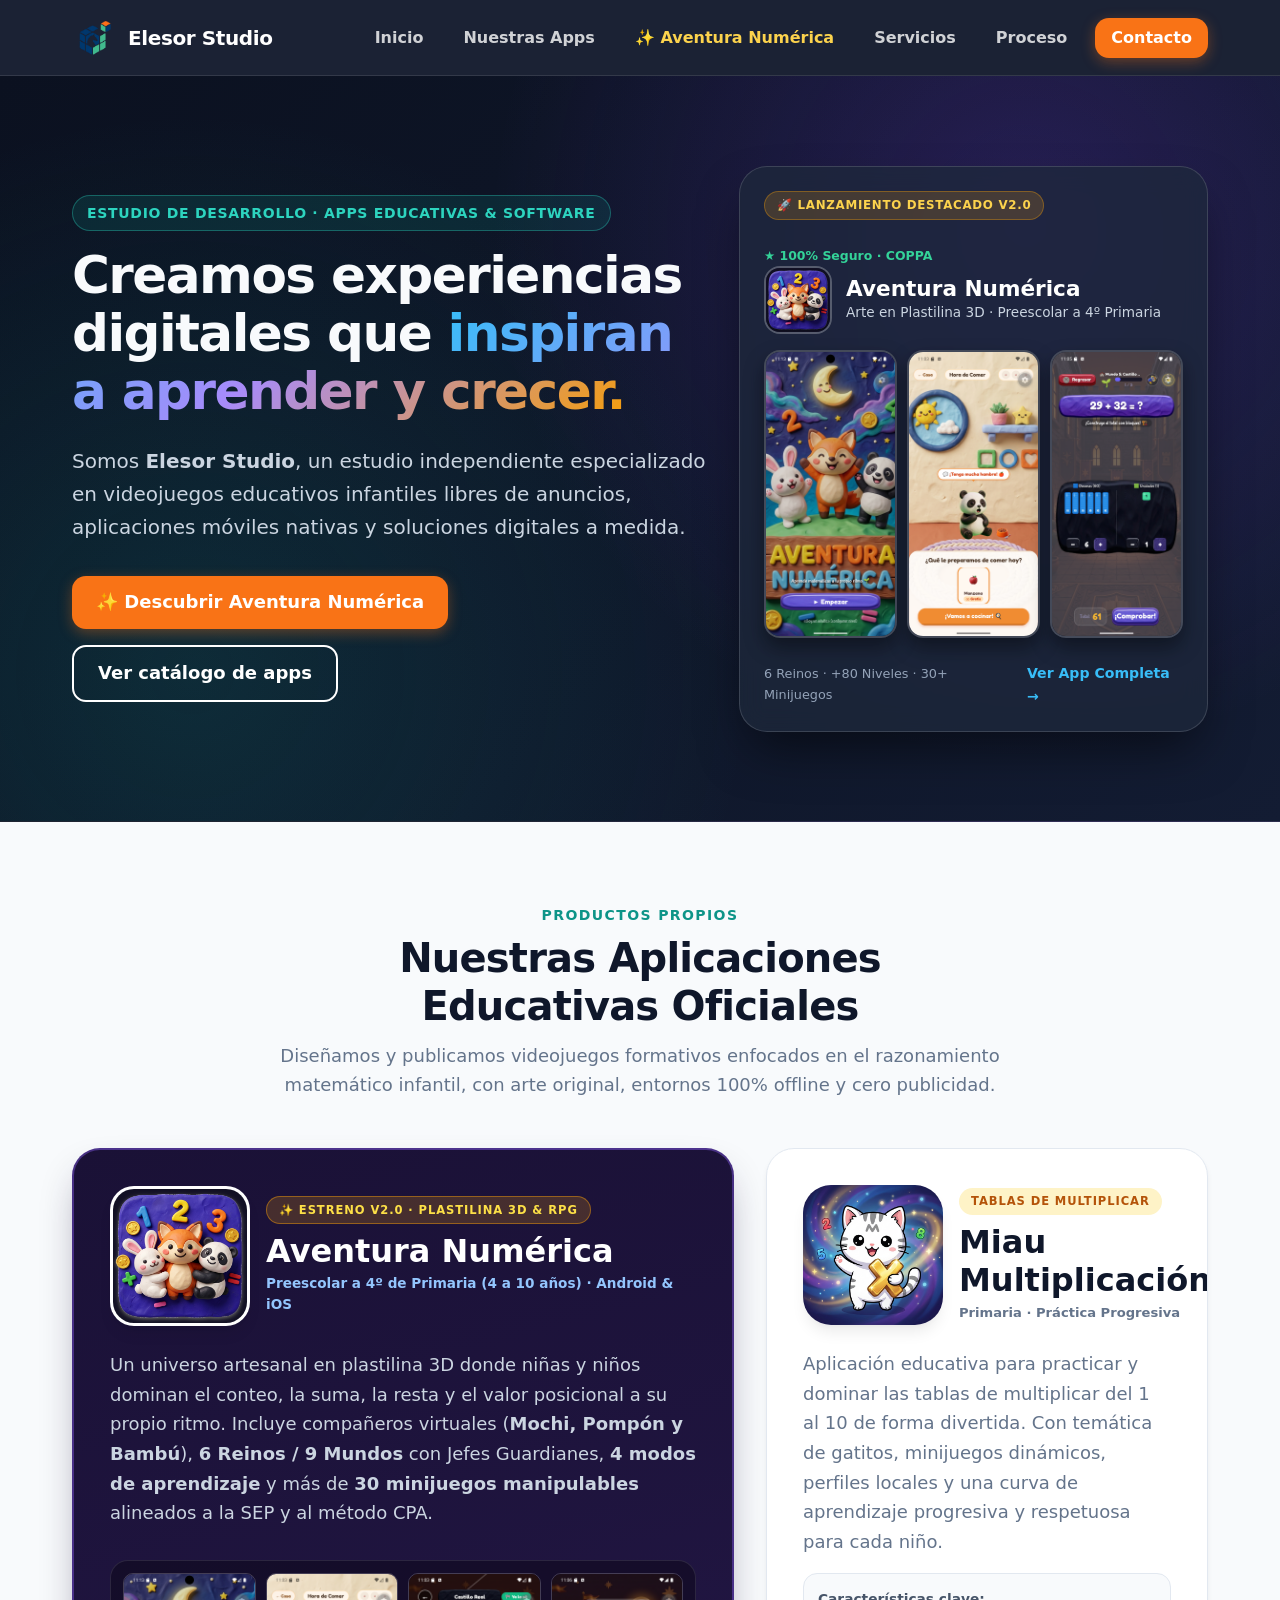
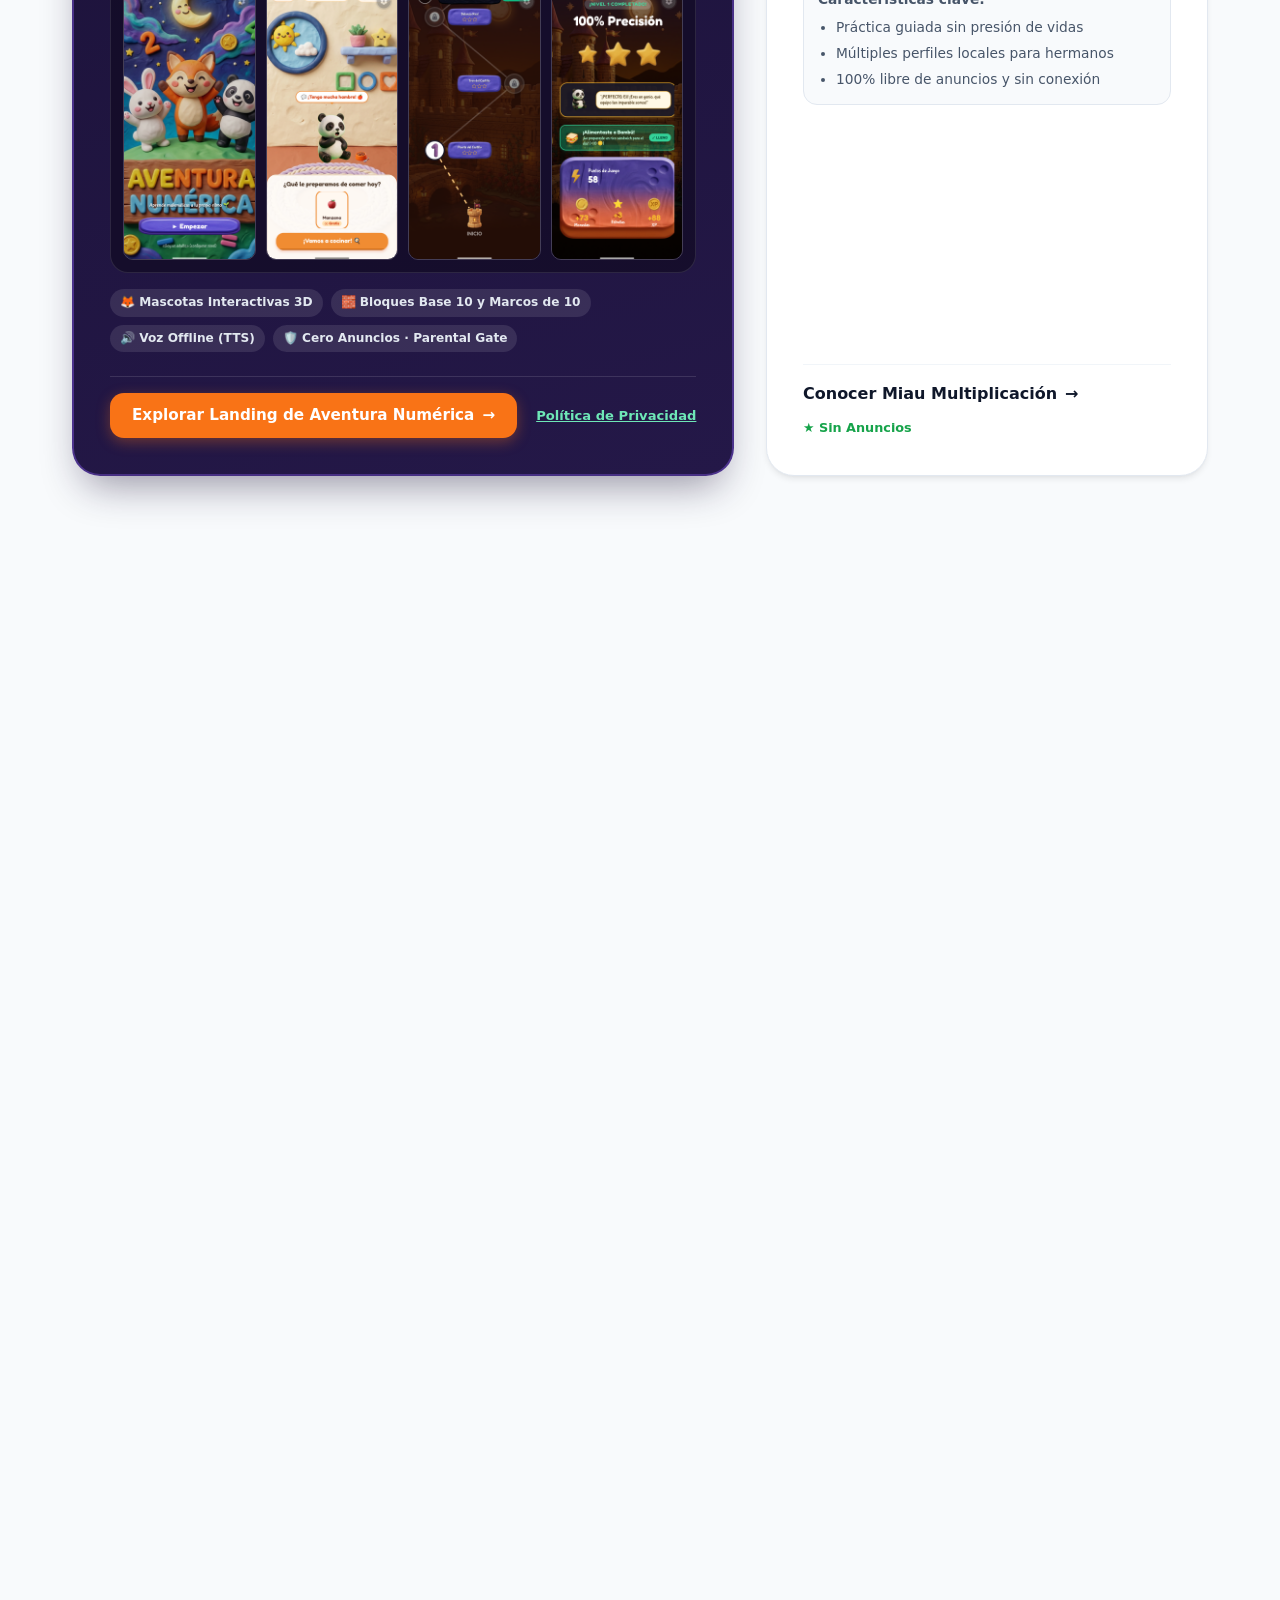
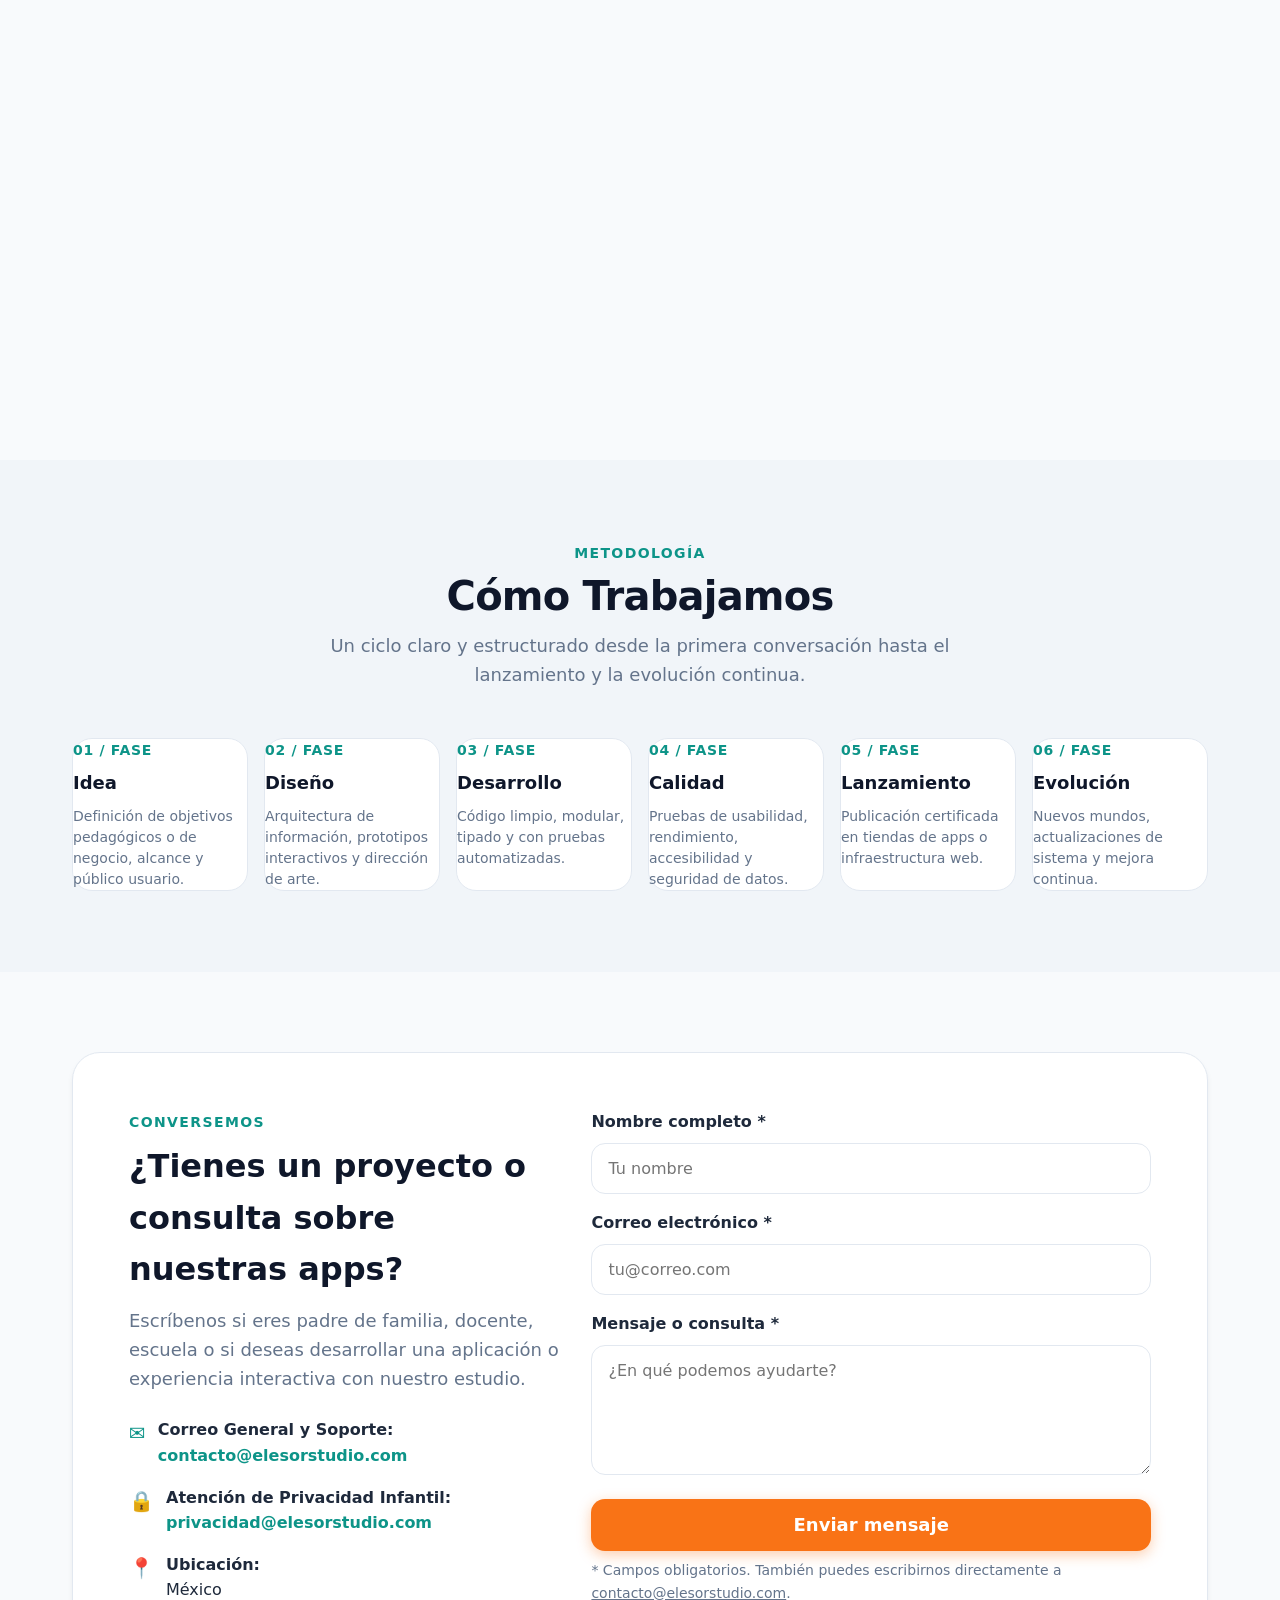
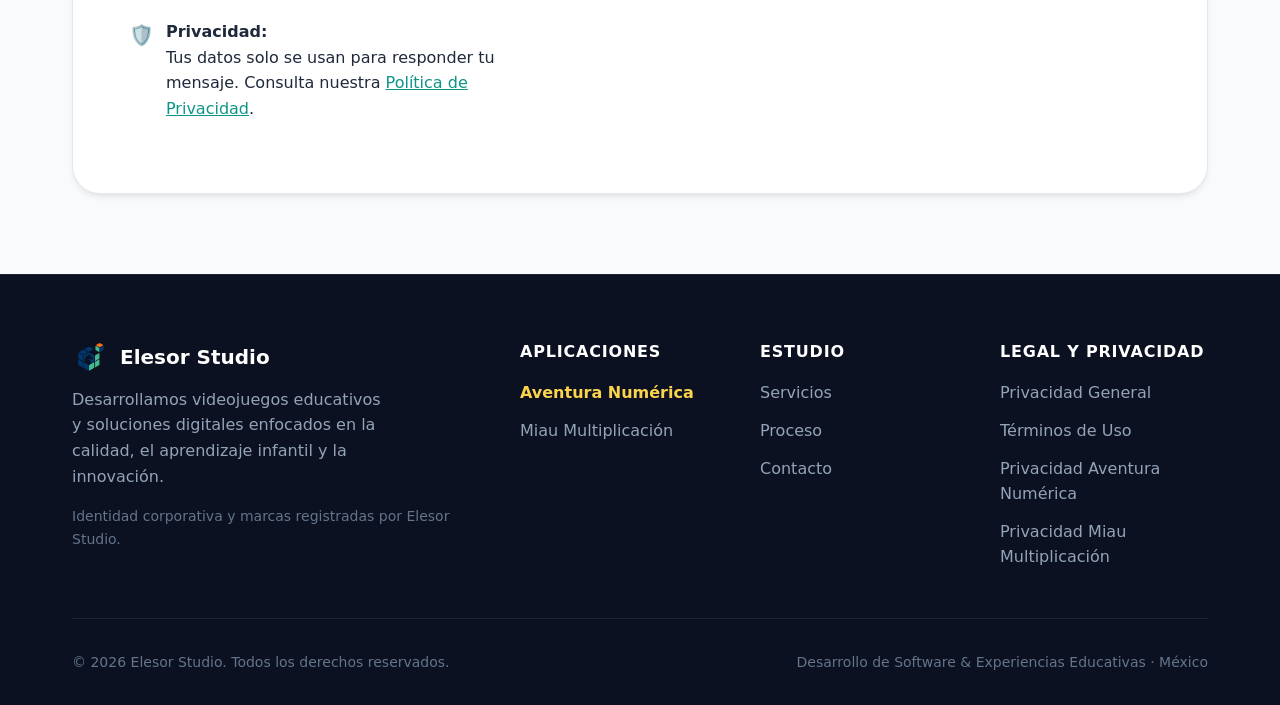
==== commit 266787bc: "feat: rediseño landing Aventura Numérica v2.0 estilo plastilina 3D con slider automático y submenús" ====
--- a/index.html
+++ b/index.html
@@ -3,22 +3,22 @@
 <head>
   <meta charset="UTF-8">
   <meta name="viewport" content="width=device-width, initial-scale=1.0">
-  <title>Elesor Studio | Desarrollo de Software y Experiencias Digitales</title>
-  <meta name="description" content="Elesor Studio es un estudio de desarrollo enfocado en aplicaciones móviles, experiencias educativas interactivas y soluciones digitales a medida.">
+  <title>Elesor Studio | Desarrollo de Apps Educativas, Juegos y Software a Medida</title>
+  <meta name="description" content="Elesor Studio es un estudio de desarrollo enfocado en videojuegos educativos infantiles en 3D, aplicaciones móviles y soluciones digitales. Creadores de Aventura Numérica y Miau Multiplicación.">
   <link rel="canonical" href="https://elesorstudio.com/">
   
   <!-- Open Graph / Facebook -->
   <meta property="og:type" content="website">
   <meta property="og:url" content="https://elesorstudio.com/">
-  <meta property="og:title" content="Elesor Studio | Desarrollo de Software y Experiencias Digitales">
-  <meta property="og:description" content="Desarrollo de aplicaciones, experiencias educativas y soluciones de software de alto impacto. Creadores de Aventura Numérica y Miau Multiplicación.">
+  <meta property="og:title" content="Elesor Studio | Apps Educativas, Videojuegos y Software">
+  <meta property="og:description" content="Creadores de Aventura Numérica (Edición Plastilina 3D) y Miau Multiplicación. Desarrollamos experiencias interactivas y software de alto impacto.">
   <meta property="og:image" content="https://elesorstudio.com/assets/img/logo.png">
 
   <!-- Twitter Card -->
   <meta name="twitter:card" content="summary_large_image">
   <meta name="twitter:url" content="https://elesorstudio.com/">
-  <meta name="twitter:title" content="Elesor Studio | Desarrollo de Software y Experiencias Digitales">
-  <meta name="twitter:description" content="Desarrollo de aplicaciones, experiencias educativas y soluciones de software de alto impacto.">
+  <meta name="twitter:title" content="Elesor Studio | Apps Educativas, Videojuegos y Software">
+  <meta name="twitter:description" content="Creadores de Aventura Numérica y Miau Multiplicación. Estudio de desarrollo móvil, web e interactivo.">
   <meta name="twitter:image" content="https://elesorstudio.com/assets/img/logo.png">
 
   <!-- Favicon -->
@@ -37,7 +37,7 @@
     "name": "Elesor Studio",
     "url": "https://elesorstudio.com",
     "logo": "https://elesorstudio.com/assets/img/logo.png",
-    "description": "Estudio de desarrollo de software enfocado en aplicaciones móviles, experiencias educativas y soluciones digitales a medida."
+    "description": "Estudio de desarrollo de software enfocado en videojuegos educativos infantiles, aplicaciones móviles y soluciones digitales a medida."
   }
   </script>
 </head>
@@ -57,7 +57,8 @@
       <nav aria-label="Navegación principal">
         <ul class="nav-links">
           <li><a href="#inicio" class="nav-link">Inicio</a></li>
-          <li><a href="#productos" class="nav-link">Aplicaciones</a></li>
+          <li><a href="#productos" class="nav-link">Nuestras Apps</a></li>
+          <li><a href="aventura-numerica/" class="nav-link" style="color: #FCD34D; font-weight: 800;">✨ Aventura Numérica</a></li>
           <li><a href="#servicios" class="nav-link">Servicios</a></li>
           <li><a href="#proceso" class="nav-link">Proceso</a></li>
           <li><a href="#contacto" class="btn btn-primary" style="min-height: 40px; padding: 6px 16px; font-size: var(--text-sm);">Contacto</a></li>
@@ -76,7 +77,9 @@
     <div id="menu-movil" class="mobile-nav" aria-label="Navegación móvil">
       <ul class="mobile-nav-links">
         <li><a href="#inicio" class="mobile-nav-link">Inicio</a></li>
-        <li><a href="#productos" class="mobile-nav-link">Aplicaciones</a></li>
+        <li><a href="#productos" class="mobile-nav-link">Nuestras Aplicaciones</a></li>
+        <li><a href="aventura-numerica/" class="mobile-nav-link" style="color: #FCD34D;">✨ Aventura Numérica (App)</a></li>
+        <li><a href="miau-multiplicacion/" class="mobile-nav-link">🐱 Miau Multiplicación (App)</a></li>
         <li><a href="#servicios" class="mobile-nav-link">Servicios</a></li>
         <li><a href="#proceso" class="mobile-nav-link">Proceso</a></li>
         <li><a href="#contacto" class="mobile-nav-link" style="color: var(--color-brand-accent);">Contacto</a></li>
@@ -85,18 +88,54 @@
   </header>
 
   <main id="contenido-principal">
-    <!-- Hero Corporativo -->
+    <!-- Hero Corporativo con Escaparate Visual -->
     <section id="inicio" class="hero-corporate">
       <div class="container">
-        <div class="hero-content reveal">
-          <div class="hero-tag">Estudio de Desarrollo & Soluciones Digitales</div>
-          <h1 class="hero-title">Creamos experiencias digitales que convierten ideas en productos.</h1>
-          <p class="hero-subtitle">
-            Somos Elesor Studio, un estudio de desarrollo enfocado en aplicaciones, experiencias educativas y soluciones digitales a medida.
-          </p>
-          <div class="hero-actions">
-            <a href="#productos" class="btn btn-primary">Conoce nuestras aplicaciones</a>
-            <a href="#servicios" class="btn btn-outline">Nuestros servicios</a>
+        <div class="hero-corporate-grid">
+          <div class="hero-content reveal">
+            <div class="hero-tag">Estudio de Desarrollo · Apps Educativas & Software</div>
+            <h1 class="hero-title">
+              Creamos experiencias digitales que <span class="hero-title-highlight">inspiran a aprender y crecer.</span>
+            </h1>
+            <p class="hero-subtitle">
+              Somos <strong>Elesor Studio</strong>, un estudio independiente especializado en videojuegos educativos infantiles libres de anuncios, aplicaciones móviles nativas y soluciones digitales a medida.
+            </p>
+            <div class="hero-actions">
+              <a href="aventura-numerica/" class="btn btn-primary">✨ Descubrir Aventura Numérica</a>
+              <a href="#productos" class="btn btn-outline">Ver catálogo de apps</a>
+            </div>
+          </div>
+
+          <!-- Escaparate Destacado en el Hero -->
+          <div class="hero-showcase-box reveal">
+            <div style="display: flex; align-items: center; justify-content: space-between; gap: 12px; flex-wrap: wrap;">
+              <span class="hero-showcase-badge">🚀 Lanzamiento Destacado v2.0</span>
+              <span style="font-size: 0.78rem; color: #34D399; font-weight: 700;">★ 100% Seguro · COPPA</span>
+            </div>
+            <div style="display: flex; align-items: center; gap: 14px;">
+              <img src="aventura-numerica/assets/icon.png" alt="Icono Aventura Numérica en plastilina 3D" width="68" height="68" style="border-radius: 16px; border: 2px solid rgba(255,255,255,0.25);">
+              <div>
+                <h2 style="font-size: 1.35rem; font-weight: 900; color: #FFFFFF; line-height: 1.2;">Aventura Numérica</h2>
+                <p style="font-size: 0.85rem; color: #CBD5E1;">Arte en Plastilina 3D · Preescolar a 4º Primaria</p>
+              </div>
+            </div>
+
+            <div class="hero-showcase-phones">
+              <a href="aventura-numerica/" class="hero-mini-phone" aria-label="Ver pantalla de inicio de Aventura Numérica">
+                <img src="aventura-numerica/assets/start_config.png" alt="Pantalla de inicio Aventura Numérica" loading="eager">
+              </a>
+              <a href="aventura-numerica/" class="hero-mini-phone" aria-label="Ver pantalla de mascota de Aventura Numérica">
+                <img src="aventura-numerica/assets/home.png" alt="Pantalla de cuidado de mascota en plastilina" loading="eager">
+              </a>
+              <a href="aventura-numerica/" class="hero-mini-phone" aria-label="Ver minijuego de bloques de Aventura Numérica">
+                <img src="aventura-numerica/assets/game2.png" alt="Minijuego de bloques de decenas y unidades" loading="eager">
+              </a>
+            </div>
+
+            <div style="display: flex; align-items: center; justify-content: space-between; gap: 12px; padding-top: 8px;">
+              <span style="font-size: 0.8rem; color: #94A3B8;">6 Reinos · +80 Niveles · 30+ Minijuegos</span>
+              <a href="aventura-numerica/" style="font-size: 0.88rem; font-weight: 800; color: #38BDF8;">Ver App Completa →</a>
+            </div>
           </div>
         </div>
       </div>
@@ -107,46 +146,87 @@
       <div class="container">
         <div class="section-header reveal">
           <span class="section-eyebrow">Productos Propios</span>
-          <h2 class="section-title">Nuestras Aplicaciones Educativas</h2>
+          <h2 class="section-title">Nuestras Aplicaciones Educativas Oficiales</h2>
           <p class="section-subtitle">
-            Diseñamos y construimos herramientas lúdicas enfocadas en el aprendizaje matemático de los más pequeños, con entornos seguros y sin distracciones.
+            Diseñamos y publicamos videojuegos formativos enfocados en el razonamiento matemático infantil, con arte original, entornos 100% offline y cero publicidad.
           </p>
         </div>
 
         <div class="products-grid">
-          <!-- Tarjeta Aventura Numérica -->
-          <article class="product-card reveal">
+          <!-- Tarjeta Flagship: Aventura Numérica -->
+          <article class="product-card product-card-flagship reveal">
             <div class="product-card-header">
-              <img src="assets/img/aventura-numerica.png" alt="Icono oficial de la app Aventura Numérica" class="app-icon-real" width="120" height="120">
-              <div>
-                <span class="product-tag product-tag-aventura">Matemáticas & Exploración</span>
+              <img src="aventura-numerica/assets/icon.png" alt="Icono oficial de la app Aventura Numérica en plastilina 3D" class="app-icon-real" width="110" height="110" style="border-radius: 24px; border: 3px solid rgba(255,255,255,0.25);">
+              <div>
+                <span class="product-tag product-tag-aventura">✨ Estreno v2.0 · Plastilina 3D & RPG</span>
                 <h3 class="product-name">Aventura Numérica</h3>
-              </div>
-            </div>
+                <p style="font-size: 0.85rem; color: #93C5FD; font-weight: 700; margin-top: 2px;">
+                  Preescolar a 4º de Primaria (4 a 10 años) · Android & iOS
+                </p>
+              </div>
+            </div>
+
             <p class="product-desc">
-              Una aventura interactiva para aprender matemáticas jugando. Diseñada para pantalla horizontal, donde los números se convierten en retos y descubrimientos a través de mundos dinámicos.
-            </p>
+              Un universo artesanal en plastilina 3D donde niñas y niños dominan el conteo, la suma, la resta y el valor posicional a su propio ritmo. Incluye compañeros virtuales (<strong>Mochi, Pompón y Bambú</strong>), <strong>6 Reinos / 9 Mundos</strong> con Jefes Guardianes, <strong>4 modos de aprendizaje</strong> y más de <strong>30 minijuegos manipulables</strong> alineados a la SEP y al método CPA.
+            </p>
+
+            <!-- Tira de capturas reales -->
+            <div class="product-screens-strip" aria-label="Capturas reales de Aventura Numérica">
+              <a href="aventura-numerica/#pantallas" class="product-screen-thumb">
+                <img src="aventura-numerica/assets/start_config.png" alt="Bienvenida Aventura Numérica" loading="lazy">
+              </a>
+              <a href="aventura-numerica/#pantallas" class="product-screen-thumb">
+                <img src="aventura-numerica/assets/home.png" alt="Cuidado de mascota Bambú" loading="lazy">
+              </a>
+              <a href="aventura-numerica/#pantallas" class="product-screen-thumb">
+                <img src="aventura-numerica/assets/mundos.png" alt="Mapa del Castillo Real" loading="lazy">
+              </a>
+              <a href="aventura-numerica/#pantallas" class="product-screen-thumb">
+                <img src="aventura-numerica/assets/victory.png" alt="Pantalla de Victoria 3 Estrellas" loading="lazy">
+              </a>
+            </div>
+
+            <div class="product-Direct-pills">
+              <span class="product-pill">🦊 Mascotas Interactivas 3D</span>
+              <span class="product-pill">🧱 Bloques Base 10 y Marcos de 10</span>
+              <span class="product-pill">🔊 Voz Offline (TTS)</span>
+              <span class="product-pill">🛡️ Cero Anuncios · Parental Gate</span>
+            </div>
+
             <div class="product-footer">
-              <a href="aventura-numerica/" class="product-link-btn" aria-label="Conocer más sobre Aventura Numérica">
-                <span>Conocer Aventura Numérica</span>
+              <a href="aventura-numerica/" class="btn btn-primary" style="padding: 10px 22px; min-height: 44px; font-size: 0.95rem;">
+                <span>Explorar Landing de Aventura Numérica</span>
                 <span aria-hidden="true">→</span>
               </a>
-              <span style="font-size: 0.8rem; color: #16A34A; font-weight: 700;">★ 100% Seguro</span>
+              <a href="aventura-numerica/privacidad.html" style="font-size: 0.82rem; color: #6EE7B7; font-weight: 700; text-decoration: underline;">
+                Política de Privacidad
+              </a>
             </div>
           </article>
 
           <!-- Tarjeta Miau Multiplicación -->
           <article class="product-card reveal">
             <div class="product-card-header">
-              <img src="assets/img/miautiplicacion.png" alt="Icono oficial de la app Miau Multiplicación" class="app-icon-real" width="120" height="120">
+              <img src="assets/img/miautiplicacion.png" alt="Icono oficial de la app Miau Multiplicación" class="app-icon-real" width="100" height="100">
               <div>
                 <span class="product-tag product-tag-miau">Tablas de Multiplicar</span>
                 <h3 class="product-name">Miau Multiplicación</h3>
+                <p style="font-size: 0.82rem; color: #64748B; font-weight: 700; margin-top: 2px;">
+                  Primaria · Práctica Progresiva
+                </p>
               </div>
             </div>
             <p class="product-desc">
-              Aplicación educativa para practicar las tablas de multiplicar de forma divertida. Con temática de gatitos, minijuegos y una curva de aprendizaje progresiva y respetuosa para cada niño.
-            </p>
+              Aplicación educativa para practicar y dominar las tablas de multiplicar del 1 al 10 de forma divertida. Con temática de gatitos, minijuegos dinámicos, perfiles locales y una curva de aprendizaje progresiva y respetuosa para cada niño.
+            </p>
+            <div style="background: #F8FAFC; border: 1px solid #E2E8F0; border-radius: 14px; padding: 14px; margin-bottom: var(--space-6); font-size: 0.86rem; color: #475569;">
+              <strong>Características clave:</strong>
+              <ul style="margin-top: 6px; padding-left: 18px; display: flex; flex-direction: column; gap: 4px;">
+                <li>Práctica guiada sin presión de vidas</li>
+                <li>Múltiples perfiles locales para hermanos</li>
+                <li>100% libre de anuncios y sin conexión</li>
+              </ul>
+            </div>
             <div class="product-footer">
               <a href="miau-multiplicacion/" class="product-link-btn" aria-label="Conocer más sobre Miau Multiplicación">
                 <span>Conocer Miau Multiplicación</span>
@@ -165,14 +245,14 @@
         <div>
           <h2 class="manifesto-title">Construimos nuestros propios productos antes de ofrecer soluciones externas</h2>
           <p class="manifesto-text">
-            No somos solo una agencia que entrega código y se retira: diseñamos, lanzamos y mantenemos nuestras propias aplicaciones en tiendas oficiales. Esa experiencia real en rendimiento, usabilidad infantil, diseño de interacción y cumplimiento normativo es la que aplicamos en cada proyecto a medida.
+            No somos solo una agencia que entrega código y se retira: diseñamos, ilustramos, lanzamos y mantenemos nuestras propias aplicaciones en tiendas oficiales. Esa experiencia real en rendimiento móvil, usabilidad infantil, dirección de arte y cumplimiento normativo (Google Play Families, Apple Kids Category y COPPA) es la que aplicamos en cada proyecto.
           </p>
         </div>
         <div class="manifesto-highlight">
           <div class="manifesto-stat-num">100%</div>
-          <div class="manifesto-stat-label">Compromiso con la privacidad y diseño seguro por defecto</div>
+          <div class="manifesto-stat-label">Privacidad y diseño seguro por defecto</div>
           <p style="font-size: var(--text-xs); color: #94A3B8; margin-top: var(--space-3);">
-            Nuestras apps operan localmente, protegiendo la identidad y los datos de las familias en cada pantalla.
+            Nuestras apps educativas operan de manera autónoma y local, protegiendo la tranquilidad de las familias en cada pantalla.
           </p>
         </div>
       </div>
@@ -185,24 +265,32 @@
           <span class="section-eyebrow">Capacidades</span>
           <h2 class="section-title">Nuestros Servicios de Desarrollo</h2>
           <p class="section-subtitle">
-            Acompañamos a creadores, educadores y empresas en la conceptualización, desarrollo e implementación de software de calidad.
+            Acompañamos a creadores, instituciones educativas y empresas en la conceptualización, diseño y desarrollo de software de calidad.
           </p>
         </div>
 
         <div class="services-grid">
           <div class="service-card reveal">
             <div class="service-icon-box" aria-hidden="true">📱</div>
-            <h3 class="service-name">Apps Móviles</h3>
+            <h3 class="service-name">Apps Móviles (iOS & Android)</h3>
             <p class="service-desc">
-              Desarrollo nativo e híbrido para iOS y Android con arquitecturas reactivas, experiencia fluida y enfoque en rendimiento.
+              Desarrollo móvil multiplataforma y nativo con arquitecturas reactivas, animaciones fluidas, modo offline y publicación en tiendas.
+            </p>
+          </div>
+
+          <div class="service-card reveal">
+            <div class="service-icon-box" aria-hidden="true">🎮</div>
+            <h3 class="service-name">Videojuegos Educativos y Gamificación</h3>
+            <p class="service-desc">
+              Diseño de mecánicas pedagógicas interactivas, dirección de arte 3D/Clay, sistemas de progreso y experiencias lúdicas de alto impacto.
             </p>
           </div>
 
           <div class="service-card reveal">
             <div class="service-icon-box" aria-hidden="true">🌐</div>
-            <h3 class="service-name">Desarrollo Web</h3>
+            <h3 class="service-name">Desarrollo Web y Landings de Producto</h3>
             <p class="service-desc">
-              Sitios web corporativos, landings de alta conversión y plataformas web modernas, accesibles y optimizadas para buscadores.
+              Sitios corporativos, landings de aplicaciones de alta conversión y plataformas web veloces, accesibles (WCAG AA) y optimizadas para SEO.
             </p>
           </div>
 
@@ -210,7 +298,7 @@
             <div class="service-icon-box" aria-hidden="true">⚙️</div>
             <h3 class="service-name">Software a la Medida</h3>
             <p class="service-desc">
-              Sistemas y herramientas adaptadas a las reglas de negocio específicas de cada organización o proyecto.
+              Sistemas web y herramientas internas adaptadas a las reglas de negocio específicas de cada organización.
             </p>
           </div>
 
@@ -218,23 +306,15 @@
             <div class="service-icon-box" aria-hidden="true">🔌</div>
             <h3 class="service-name">Integraciones y Automatización</h3>
             <p class="service-desc">
-              Conexión de APIs, pasarelas, bases de datos y flujos de trabajo para agilizar operaciones manuales.
-            </p>
-          </div>
-
-          <div class="service-card reveal">
-            <div class="service-icon-box" aria-hidden="true">🎮</div>
-            <h3 class="service-name">Experiencias Interactivas</h3>
-            <p class="service-desc">
-              Interfaces gamificadas, dinámicas didácticas infantiles y componentes interactivos de alto engagement.
+              Conexión de APIs, bases de datos, almacenamiento local/nube y flujos automatizados para optimizar procesos operativos.
             </p>
           </div>
 
           <div class="service-card reveal">
             <div class="service-icon-box" aria-hidden="true">🛡️</div>
-            <h3 class="service-name">Soluciones Digitales Personalizadas</h3>
+            <h3 class="service-name">Cumplimiento y Publicación en Tiendas</h3>
             <p class="service-desc">
-              Asesoría técnica y acompañamiento en despliegues, privacidad digital y cumplimiento de tiendas oficiales.
+              Asesoría técnica en privacidad infantil (COPPA / Play Families), políticas de datos y despliegue en Google Play y App Store.
             </p>
           </div>
         </div>
@@ -248,7 +328,7 @@
           <span class="section-eyebrow">Metodología</span>
           <h2 class="section-title">Cómo Trabajamos</h2>
           <p class="section-subtitle">
-            Un ciclo claro y estructurado desde la primera conversación hasta la evolución continua de la solución.
+            Un ciclo claro y estructurado desde la primera conversación hasta el lanzamiento y la evolución continua.
           </p>
         </div>
 
@@ -256,37 +336,37 @@
           <div class="process-step-card reveal">
             <div class="process-step-num">01 / FASE</div>
             <h3 class="process-step-name">Idea</h3>
-            <p class="process-step-desc">Definición de objetivos, alcance inicial, requerimientos y público destinatario.</p>
+            <p class="process-step-desc">Definición de objetivos pedagógicos o de negocio, alcance y público usuario.</p>
           </div>
 
           <div class="process-step-card reveal">
             <div class="process-step-num">02 / FASE</div>
             <h3 class="process-step-name">Diseño</h3>
-            <p class="process-step-desc">Arquitectura de información, wireframes, prototipos y dirección visual.</p>
+            <p class="process-step-desc">Arquitectura de información, prototipos interactivos y dirección de arte.</p>
           </div>
 
           <div class="process-step-card reveal">
             <div class="process-step-num">03 / FASE</div>
             <h3 class="process-step-name">Desarrollo</h3>
-            <p class="process-step-desc">Escritura de código limpio, modular, accesible y con estándares modernos.</p>
+            <p class="process-step-desc">Código limpio, modular, tipado y con pruebas automatizadas.</p>
           </div>
 
           <div class="process-step-card reveal">
             <div class="process-step-num">04 / FASE</div>
-            <h3 class="process-step-name">Integración</h3>
-            <p class="process-step-desc">Conexión de componentes, almacenamiento, servicios y pruebas continuas.</p>
+            <h3 class="process-step-name">Calidad</h3>
+            <p class="process-step-desc">Pruebas de usabilidad, rendimiento, accesibilidad y seguridad de datos.</p>
           </div>
 
           <div class="process-step-card reveal">
             <div class="process-step-num">05 / FASE</div>
             <h3 class="process-step-name">Lanzamiento</h3>
-            <p class="process-step-desc">Publicación en tiendas de apps o despliegue en infraestructura web segura.</p>
+            <p class="process-step-desc">Publicación certificada en tiendas de apps o infraestructura web.</p>
           </div>
 
           <div class="process-step-card reveal">
             <div class="process-step-num">06 / FASE</div>
             <h3 class="process-step-name">Evolución</h3>
-            <p class="process-step-desc">Mantenimiento preventivo, optimización de rendimiento y mejoras continuas.</p>
+            <p class="process-step-desc">Nuevos mundos, actualizaciones de sistema y mejora continua.</p>
           </div>
         </div>
       </div>
@@ -298,16 +378,24 @@
         <div class="contact-wrapper reveal">
           <div>
             <span class="section-eyebrow">Conversemos</span>
-            <h2 class="contact-info-title">¿Tienes un proyecto en mente?</h2>
+            <h2 class="contact-info-title">¿Tienes un proyecto o consulta sobre nuestras apps?</h2>
             <p class="contact-info-text">
-              Cuéntanos sobre tu idea, tu aplicación o tu requerimiento técnico. Te responderemos para evaluar juntos la mejor forma de construirlo.
+              Escríbenos si eres padre de familia, docente, escuela o si deseas desarrollar una aplicación o experiencia interactiva con nuestro estudio.
             </p>
 
             <div class="contact-meta-item">
               <span class="contact-meta-icon" aria-hidden="true">✉️</span>
               <div>
-                <strong>Correo Oficial:</strong><br>
-                <span data-config="CONTACT_EMAIL">[EMAIL DE CONTACTO]</span>
+                <strong>Correo General y Soporte:</strong><br>
+                <a href="mailto:contacto@elesorstudio.com" style="color: var(--color-brand-secondary); font-weight: 700;"><span data-config="CONTACT_EMAIL">contacto@elesorstudio.com</span></a>
+              </div>
+            </div>
+
+            <div class="contact-meta-item">
+              <span class="contact-meta-icon" aria-hidden="true">🔒</span>
+              <div>
+                <strong>Atención de Privacidad Infantil:</strong><br>
+                <a href="mailto:privacidad@elesorstudio.com" style="color: var(--color-brand-secondary); font-weight: 700;"><span data-config="PRIVACY_EMAIL">privacidad@elesorstudio.com</span></a>
               </div>
             </div>
 
@@ -347,7 +435,7 @@
               </div>
 
               <div class="form-group">
-                <label for="contact-message" class="form-label">Mensaje o descripción del proyecto *</label>
+                <label for="contact-message" class="form-label">Mensaje o consulta *</label>
                 <textarea id="contact-message" name="message" class="form-control" placeholder="¿En qué podemos ayudarte?" required></textarea>
               </div>
 
@@ -355,7 +443,7 @@
 
               <button type="submit" class="btn btn-primary" style="width: 100%;">Enviar mensaje</button>
               <p class="form-notice">
-                * Campos obligatorios. El envío del formulario está sujeto a la configuración de <code style="font-size: 0.8rem;">[CONTACT_FORM_ENDPOINT PENDIENTE]</code>.
+                * Campos obligatorios. También puedes escribirnos directamente a <a href="mailto:contacto@elesorstudio.com" style="text-decoration: underline;">contacto@elesorstudio.com</a>.
               </p>
             </form>
           </div>
@@ -374,7 +462,7 @@
             <span>Elesor Studio</span>
           </div>
           <p class="footer-tagline">
-            Desarrollamos productos y soluciones digitales enfocados en la calidad, el aprendizaje y la innovación.
+            Desarrollamos videojuegos educativos y soluciones digitales enfocados en la calidad, el aprendizaje infantil y la innovación.
           </p>
           <p style="font-size: var(--text-xs); color: #64748B;">
             Identidad corporativa y marcas registradas por Elesor Studio.
@@ -384,7 +472,7 @@
         <div>
           <h4 class="footer-column-title">Aplicaciones</h4>
           <ul class="footer-links">
-            <li><a href="aventura-numerica/" class="footer-link">Aventura Numérica</a></li>
+            <li><a href="aventura-numerica/" class="footer-link" style="color: #FCD34D; font-weight: 700;">Aventura Numérica</a></li>
             <li><a href="miau-multiplicacion/" class="footer-link">Miau Multiplicación</a></li>
           </ul>
         </div>
@@ -399,7 +487,7 @@
         </div>
 
         <div>
-          <h4 class="footer-column-title">Legal</h4>
+          <h4 class="footer-column-title">Legal y Privacidad</h4>
           <ul class="footer-links">
             <li><a href="privacidad.html" class="footer-link">Privacidad General</a></li>
             <li><a href="terminos.html" class="footer-link">Términos de Uso</a></li>
@@ -414,7 +502,7 @@
           © <span data-year>2026</span> Elesor Studio. Todos los derechos reservados.
         </div>
         <div>
-          Sitio estático de alto rendimiento · México
+          Desarrollo de Software & Experiencias Educativas · México
         </div>
       </div>
     </div>
--- a/assets/css/base.css
+++ b/assets/css/base.css
@@ -194,6 +194,8 @@
   font-size: var(--text-lg);
   letter-spacing: -0.02em;
   color: #FFFFFF;
+  white-space: nowrap;
+  flex-shrink: 0;
 }
 
 .nav-logo-img {
@@ -207,7 +209,7 @@
   display: none;
   list-style: none;
   align-items: center;
-  gap: var(--space-6);
+  gap: var(--space-4);
 }
 
 .nav-link {
@@ -216,6 +218,7 @@
   color: rgba(255, 255, 255, 0.8);
   padding: var(--space-2) var(--space-3);
   border-radius: var(--radius-sm);
+  white-space: nowrap;
   transition: color var(--transition-fast), background-color var(--transition-fast);
 }
 
--- a/assets/css/elesor.css
+++ b/assets/css/elesor.css
@@ -1,41 +1,46 @@
 /**
  * Elesor Studio — Estilos Específicos de la Landing Corporativa
- * Enfoque tecnológico, profesional, moderno y minimalista.
+ * Enfoque tecnológico, profesional, moderno y escaparate de productos propios.
  */
 
-/* Hero Corporativo */
+/* Hero Corporativo con Escaparate Visual */
 .hero-corporate {
   position: relative;
-  background: radial-gradient(circle at 80% 20%, #1E293B 0%, #0F172A 70%, #080D1A 100%);
+  background:
+    radial-gradient(circle at 80% 20%, rgba(124, 58, 237, 0.22) 0%, transparent 45%),
+    radial-gradient(circle at 15% 80%, rgba(13, 148, 136, 0.18) 0%, transparent 45%),
+    linear-gradient(135deg, #0B1120 0%, #0F172A 60%, #131C33 100%);
   color: #FFFFFF;
-  padding-block: clamp(3.5rem, 8vw, 7rem);
+  padding-block: clamp(3.5rem, 7vw, 6rem);
   border-bottom: 1px solid rgba(255, 255, 255, 0.08);
   overflow: hidden;
 }
 
-.hero-corporate::before {
-  content: "";
-  position: absolute;
-  top: -20%;
-  right: -10%;
-  width: 600px;
-  height: 600px;
-  background: radial-gradient(circle, rgba(13, 148, 136, 0.15) 0%, transparent 70%);
-  border-radius: 50%;
-  pointer-events: none;
+.hero-corporate-grid {
+  display: grid;
+  grid-template-columns: 1fr;
+  gap: var(--space-12);
+  align-items: center;
+}
+
+@media (min-width: 992px) {
+  .hero-corporate-grid {
+    grid-template-columns: 1.15fr 0.85fr;
+    gap: var(--space-8);
+  }
 }
 
 .hero-content {
-  max-width: 820px;
+  max-width: 720px;
 }
 
 .hero-tag {
   display: inline-flex;
   align-items: center;
   gap: var(--space-2);
-  padding: var(--space-1) var(--space-3);
-  background: rgba(13, 148, 136, 0.15);
-  border: 1px solid rgba(13, 148, 136, 0.35);
+  padding: 6px 14px;
+  background: rgba(13, 148, 136, 0.16);
+  border: 1px solid rgba(45, 212, 191, 0.35);
   border-radius: var(--radius-full);
   color: #2DD4BF;
   font-size: var(--text-xs);
@@ -48,18 +53,24 @@
 .hero-title {
   font-size: var(--text-4xl);
   font-weight: 900;
-  line-height: 1.15;
+  line-height: 1.12;
   letter-spacing: -0.03em;
   margin-bottom: var(--space-6);
   color: #F8FAFC;
 }
 
+.hero-title-highlight {
+  background: linear-gradient(135deg, #38BDF8 0%, #A78BFA 50%, #F59E0B 100%);
+  -webkit-background-clip: text;
+  -webkit-text-fill-color: transparent;
+}
+
 .hero-subtitle {
   font-size: var(--text-lg);
-  line-height: 1.6;
-  color: #94A3B8;
+  line-height: 1.65;
+  color: #CBD5E1;
   margin-bottom: var(--space-8);
-  max-width: 680px;
+  max-width: 640px;
 }
 
 .hero-actions {
@@ -69,6 +80,59 @@
   align-items: center;
 }
 
+/* Tarjeta Escaparate en el Hero de Elesor Studio */
+.hero-showcase-box {
+  background: rgba(30, 41, 59, 0.75);
+  backdrop-filter: blur(12px);
+  border: 1px solid rgba(255, 255, 255, 0.14);
+  border-radius: var(--radius-xl);
+  padding: 24px;
+  box-shadow: 0 25px 50px -12px rgba(0, 0, 0, 0.55);
+}
+
+.hero-showcase-badge {
+  display: inline-flex;
+  align-items: center;
+  gap: 6px;
+  font-size: 0.74rem;
+  font-weight: 800;
+  text-transform: uppercase;
+  letter-spacing: 0.06em;
+  padding: 4px 12px;
+  border-radius: 999px;
+  background: rgba(245, 158, 11, 0.18);
+  color: #FCD34D;
+  border: 1px solid rgba(245, 158, 11, 0.35);
+  margin-bottom: 14px;
+}
+
+.hero-showcase-phones {
+  display: grid;
+  grid-template-columns: repeat(3, 1fr);
+  gap: 10px;
+  margin-block: 16px;
+}
+
+.hero-mini-phone {
+  border-radius: 16px;
+  overflow: hidden;
+  border: 2px solid rgba(255, 255, 255, 0.22);
+  background: #0F172A;
+  aspect-ratio: 9 / 19.5;
+  box-shadow: 0 10px 20px rgba(0, 0, 0, 0.4);
+  transition: transform 0.25s ease;
+}
+
+.hero-mini-phone:hover {
+  transform: translateY(-4px) scale(1.03);
+}
+
+.hero-mini-phone img {
+  width: 100%;
+  height: 100%;
+  object-fit: cover;
+}
+
 /* Sección Productos Destacados (Máxima prioridad visual) */
 .products-grid {
   display: grid;
@@ -76,9 +140,10 @@
   gap: var(--space-8);
 }
 
-@media (min-width: 840px) {
+@media (min-width: 920px) {
   .products-grid {
-    grid-template-columns: repeat(2, 1fr);
+    grid-template-columns: 1.2fr 0.8fr;
+    align-items: stretch;
   }
 }
 
@@ -88,7 +153,7 @@
   background: #FFFFFF;
   border: 1px solid #E2E8F0;
   border-radius: var(--radius-xl);
-  padding: var(--space-8);
+  padding: clamp(1.5rem, 3.5vw, 2.25rem);
   box-shadow: var(--shadow-md);
   transition: transform var(--transition-base), box-shadow var(--transition-base), border-color var(--transition-base);
   position: relative;
@@ -101,6 +166,19 @@
   border-color: #CBD5E1;
 }
 
+/* Tarjeta Flagship Aventura Numérica con estética especial */
+.product-card-flagship {
+  background: linear-gradient(165deg, #1A1136 0%, #241848 100%);
+  color: #FFFFFF;
+  border: 2px solid rgba(139, 92, 246, 0.4);
+  box-shadow: 0 20px 40px -12px rgba(26, 17, 54, 0.45);
+}
+
+.product-card-flagship:hover {
+  border-color: #F59E0B;
+  box-shadow: 0 24px 48px -12px rgba(124, 58, 237, 0.35);
+}
+
 .product-card-header {
   display: flex;
   align-items: center;
@@ -111,17 +189,18 @@
 .product-tag {
   display: inline-block;
   font-size: 0.72rem;
-  font-weight: 700;
+  font-weight: 800;
   text-transform: uppercase;
   letter-spacing: 0.08em;
-  padding: 4px 10px;
+  padding: 4px 12px;
   border-radius: var(--radius-full);
   margin-bottom: var(--space-2);
 }
 
 .product-tag-aventura {
-  background: #F3E8FF;
-  color: #7E22CE;
+  background: rgba(245, 158, 11, 0.2);
+  color: #FDE047;
+  border: 1px solid rgba(245, 158, 11, 0.45);
 }
 
 .product-tag-miau {
@@ -136,12 +215,60 @@
   line-height: 1.2;
 }
 
+.product-card-flagship .product-name {
+  color: #FFFFFF;
+}
+
 .product-desc {
   font-size: var(--text-base);
   color: var(--color-brand-text-muted);
-  line-height: 1.6;
+  line-height: 1.65;
+  margin-bottom: var(--space-4);
+}
+
+.product-card-flagship .product-desc {
+  color: #CBD5E1;
+}
+
+/* Galería en miniatura dentro de la tarjeta de Aventura Numérica */
+.product-screens-strip {
+  display: grid;
+  grid-template-columns: repeat(4, 1fr);
+  gap: 10px;
+  margin-block: var(--space-4);
+  padding: 12px;
+  background: rgba(13, 9, 26, 0.55);
+  border-radius: 18px;
+  border: 1px solid rgba(255, 255, 255, 0.1);
+}
+
+.product-screen-thumb {
+  border-radius: 10px;
+  overflow: hidden;
+  aspect-ratio: 9 / 19.5;
+  border: 1px solid rgba(255, 255, 255, 0.2);
+}
+
+.product-screen-thumb img {
+  width: 100%;
+  height: 100%;
+  object-fit: cover;
+}
+
+.product-Direct-pills {
+  display: flex;
+  flex-wrap: wrap;
+  gap: 8px;
   margin-bottom: var(--space-6);
-  flex-grow: 1;
+}
+
+.product-pill {
+  font-size: 0.76rem;
+  font-weight: 700;
+  padding: 4px 10px;
+  border-radius: 999px;
+  background: rgba(255, 255, 255, 0.1);
+  color: #E2E8F0;
 }
 
 .product-footer {
@@ -149,15 +276,21 @@
   padding-top: var(--space-4);
   border-top: 1px solid #F1F5F9;
   display: flex;
+  flex-wrap: wrap;
+  gap: 12px;
   align-items: center;
   justify-content: space-between;
+}
+
+.product-card-flagship .product-footer {
+  border-top-color: rgba(255, 255, 255, 0.12);
 }
 
 .product-link-btn {
   display: inline-flex;
   align-items: center;
   gap: var(--space-2);
-  font-weight: 700;
+  font-weight: 800;
   color: var(--color-brand-primary);
   font-size: var(--text-sm);
   transition: color var(--transition-fast), gap var(--transition-fast);
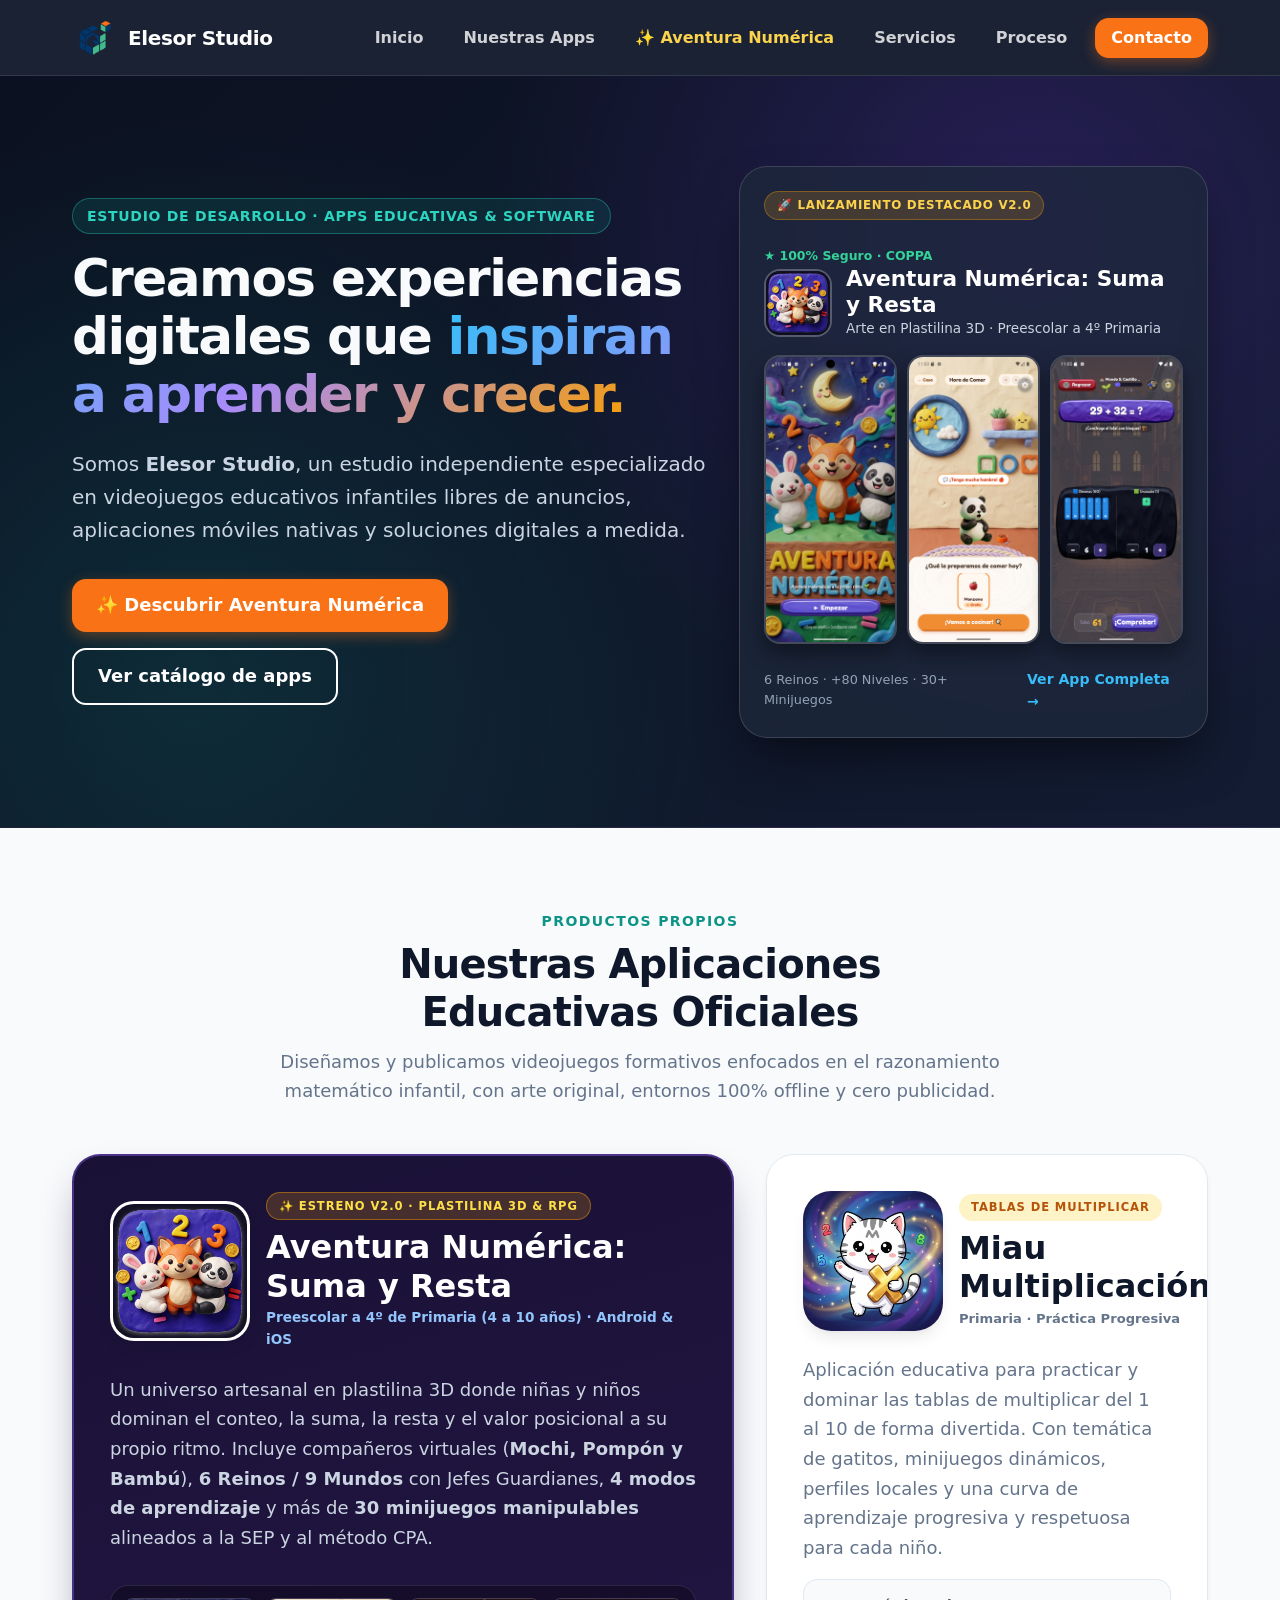
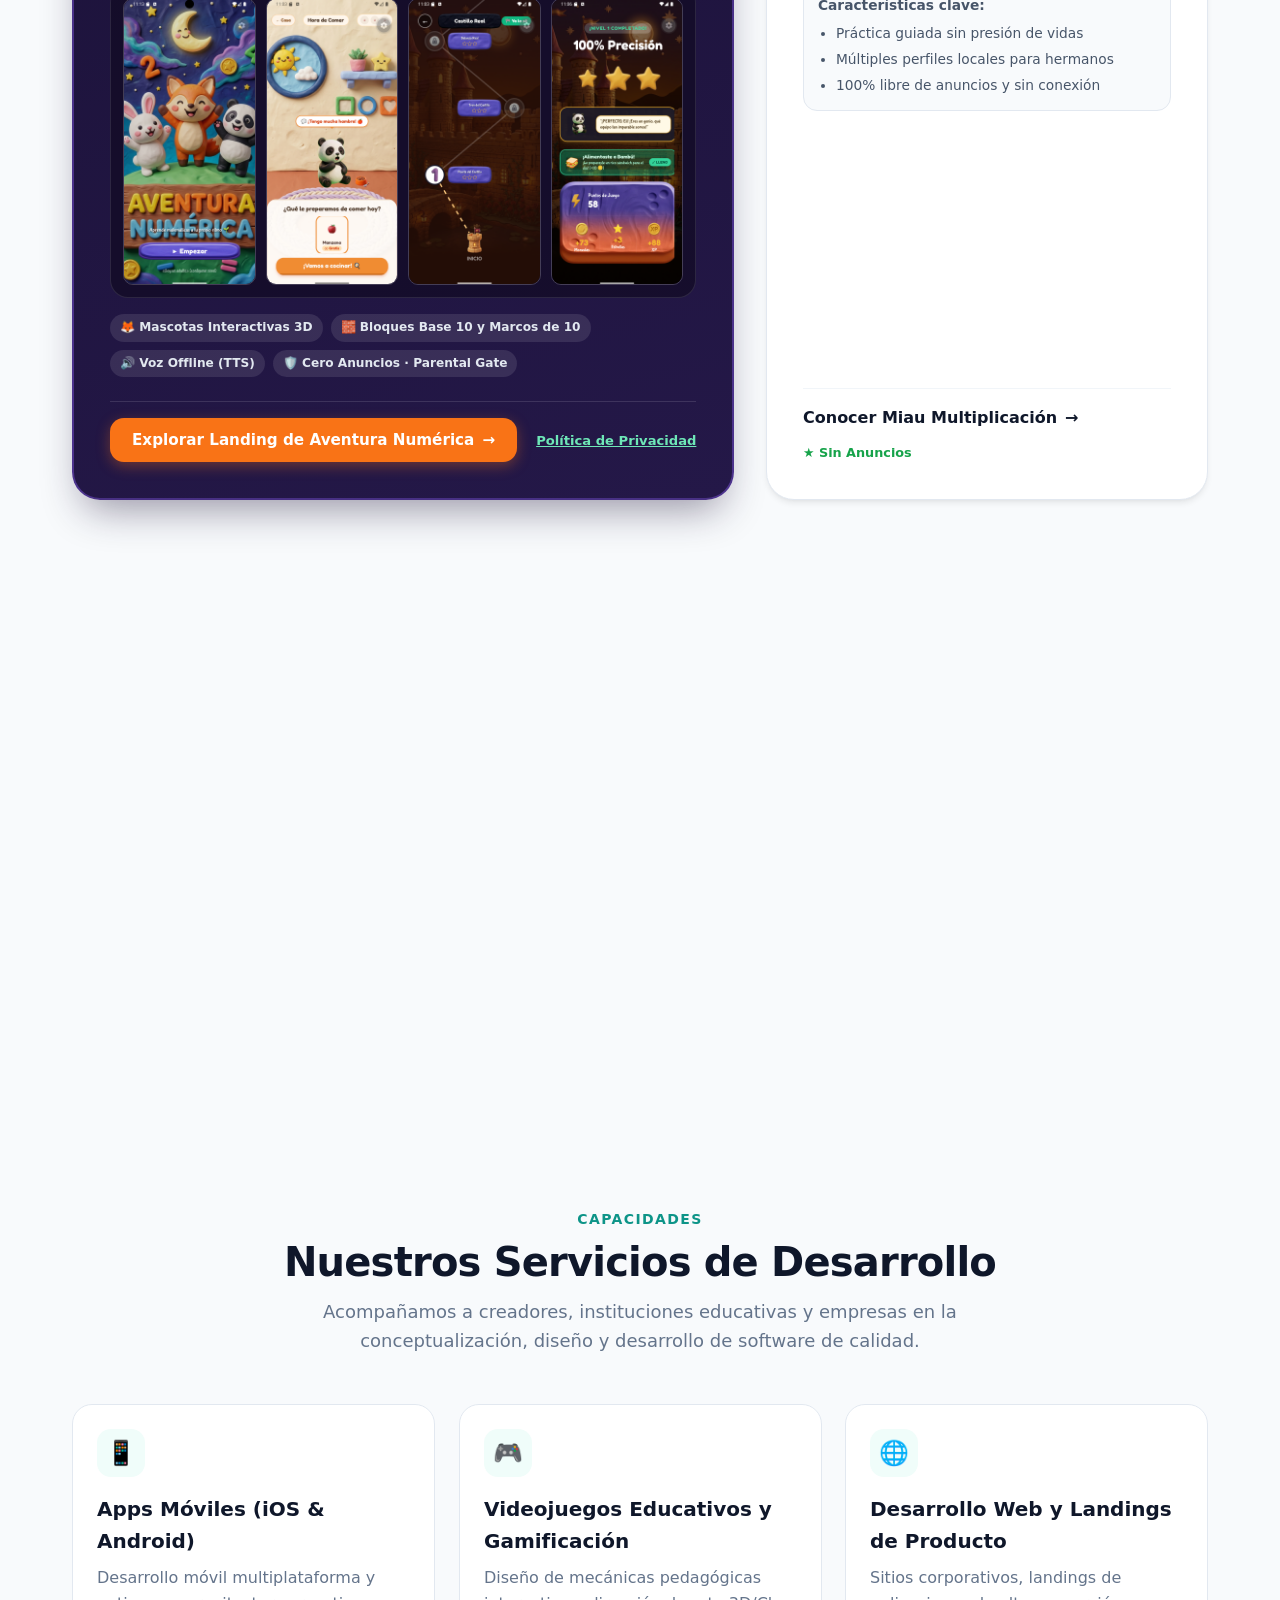
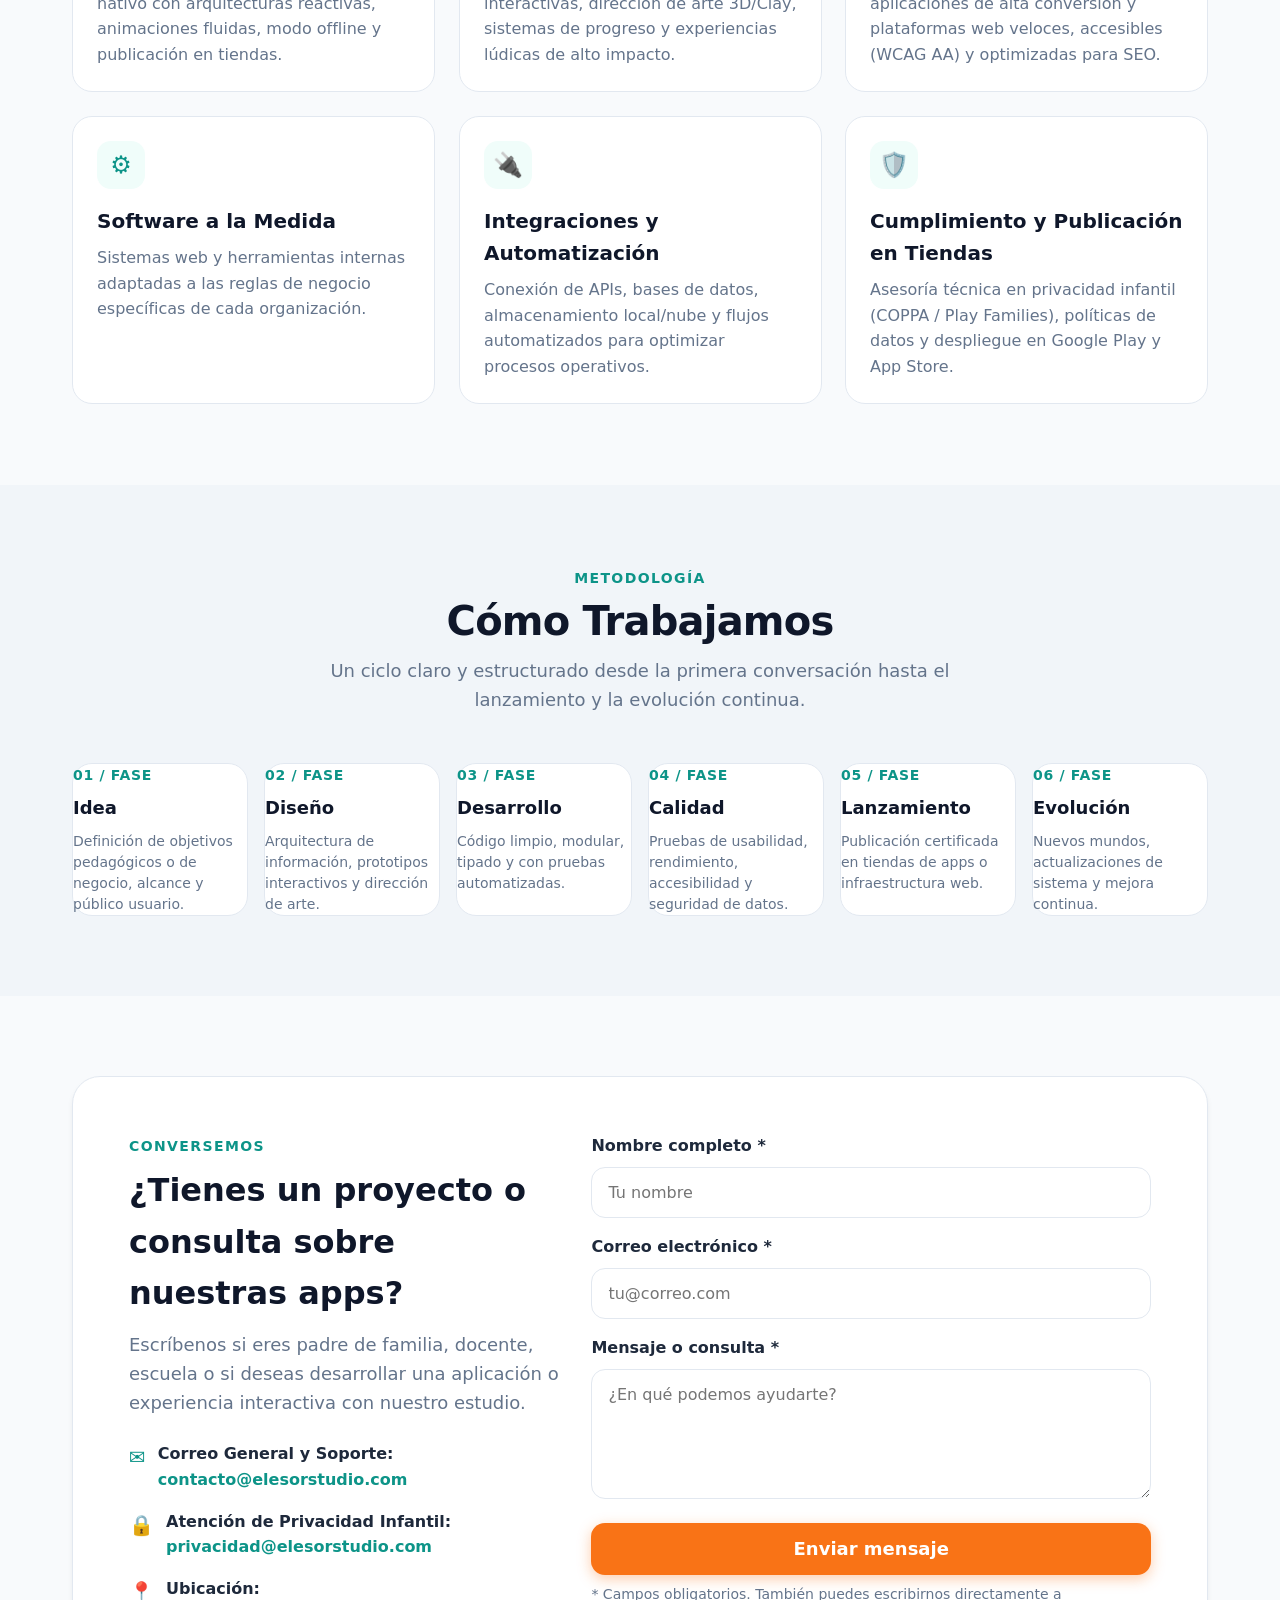
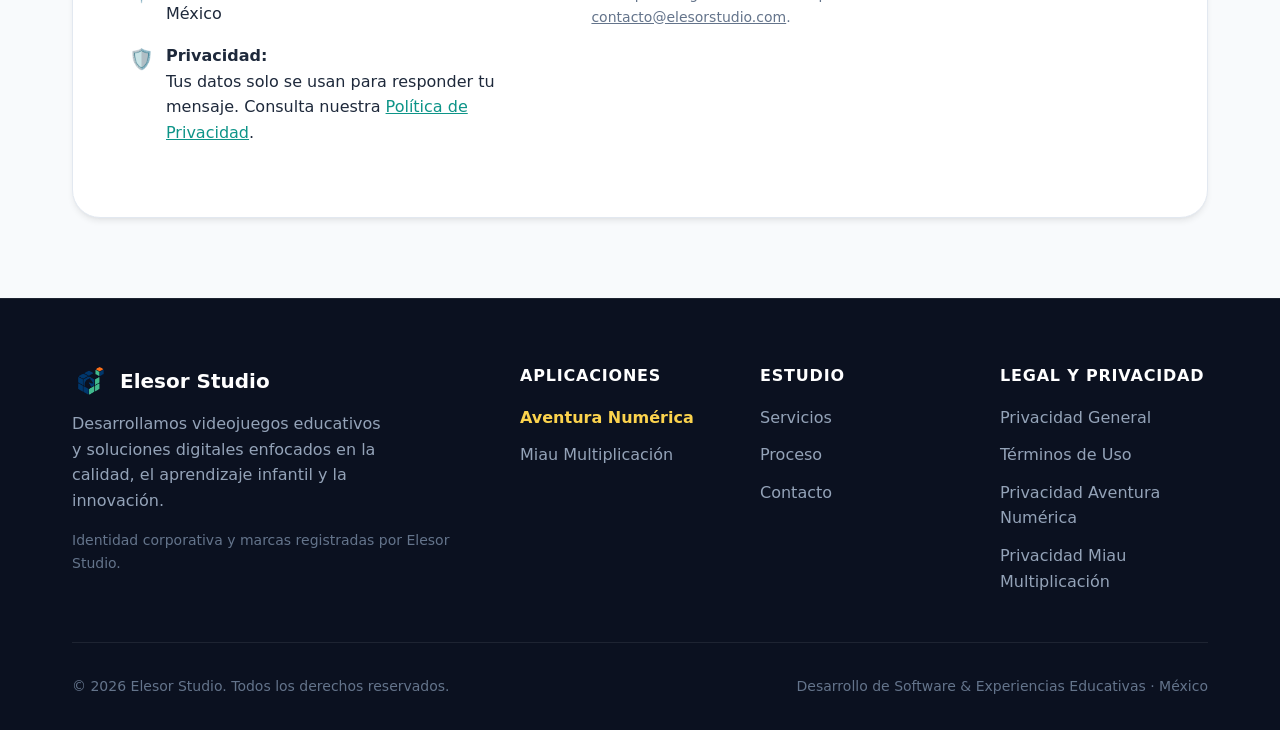
==== commit 030c59e6: "feat: add landing page for Aventura Numérica app and link it from main site" ====
--- a/index.html
+++ b/index.html
@@ -115,7 +115,7 @@
             <div style="display: flex; align-items: center; gap: 14px;">
               <img src="aventura-numerica/assets/icon.png" alt="Icono Aventura Numérica en plastilina 3D" width="68" height="68" style="border-radius: 16px; border: 2px solid rgba(255,255,255,0.25);">
               <div>
-                <h2 style="font-size: 1.35rem; font-weight: 900; color: #FFFFFF; line-height: 1.2;">Aventura Numérica</h2>
+                <h2 style="font-size: 1.35rem; font-weight: 900; color: #FFFFFF; line-height: 1.2;">Aventura Numérica: Suma y Resta</h2>
                 <p style="font-size: 0.85rem; color: #CBD5E1;">Arte en Plastilina 3D · Preescolar a 4º Primaria</p>
               </div>
             </div>
@@ -159,7 +159,7 @@
               <img src="aventura-numerica/assets/icon.png" alt="Icono oficial de la app Aventura Numérica en plastilina 3D" class="app-icon-real" width="110" height="110" style="border-radius: 24px; border: 3px solid rgba(255,255,255,0.25);">
               <div>
                 <span class="product-tag product-tag-aventura">✨ Estreno v2.0 · Plastilina 3D & RPG</span>
-                <h3 class="product-name">Aventura Numérica</h3>
+                <h3 class="product-name">Aventura Numérica: Suma y Resta</h3>
                 <p style="font-size: 0.85rem; color: #93C5FD; font-weight: 700; margin-top: 2px;">
                   Preescolar a 4º de Primaria (4 a 10 años) · Android & iOS
                 </p>
